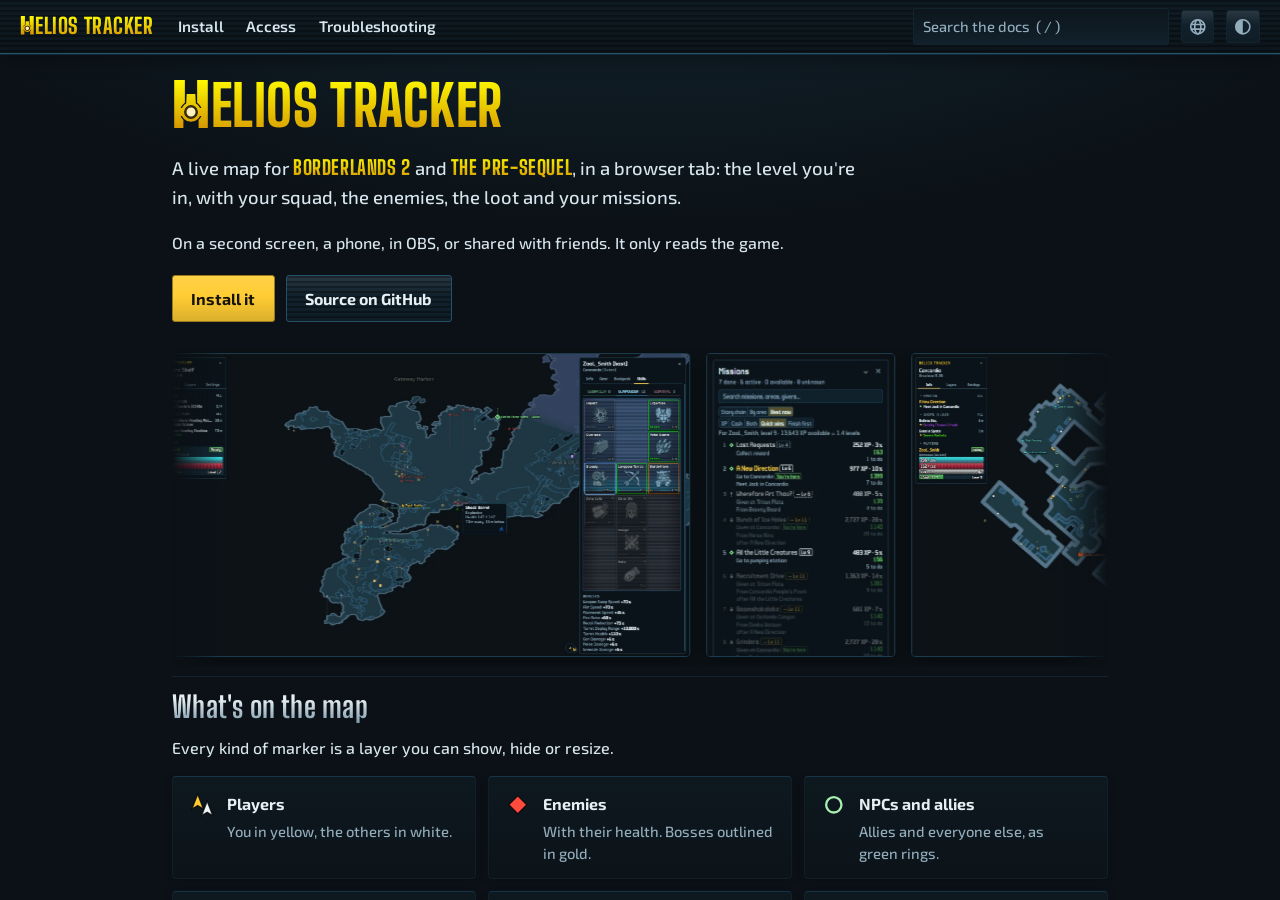
==== index.html @ e414da88 "Updating from the mod's options, the options named in the game's language, Explosives and Vault symb" ====
<!doctype html>
<html lang="en">
<head>
<meta charset="utf-8">
<meta name="viewport" content="width=device-width, initial-scale=1">
<title data-i18n="index.title">Helios Tracker | A live map for Borderlands 2 and The Pre-Sequel</title>
<meta name="description" content="Helios Tracker is a mod for Borderlands 2 and Borderlands: The Pre-Sequel that shows the level you&#x27;re in as a live map in your web browser: players, enemies, loot and missions, as you play." data-i18n-content="index.description">
<!-- the link previews (Discord, X, Slack...): their bots run no JavaScript - the English, fixed here -->
<meta property="og:type" content="website">
<meta property="og:site_name" content="Helios Tracker">
<meta property="og:title" content="Helios Tracker | A live map for Borderlands 2 and The Pre-Sequel">
<meta property="og:description" content="Helios Tracker is a mod for Borderlands 2 and Borderlands: The Pre-Sequel that shows the level you&#x27;re in as a live map in your web browser: players, enemies, loot and missions, as you play.">
<meta property="og:url" content="https://helios-tracker.zoolsmith.com/">
<meta property="og:image" content="https://helios-tracker.zoolsmith.com/assets/img/og.jpg">
<meta property="og:image:width" content="1200">
<meta property="og:image:height" content="630">
<meta property="og:image:alt" content="Helios Tracker: a live map for Borderlands 2 and The Pre-Sequel">
<meta name="twitter:card" content="summary_large_image">
<meta name="theme-color" content="#ffcc33">
<link rel="icon" href="assets/img/favicon.png">
<link rel="stylesheet" href="assets/css/site.css">
<script>document.documentElement.classList.add("js"); try { const t = localStorage.getItem("helios.site.theme"); if (t && t !== "default") document.documentElement.dataset.theme = t; } catch {}</script>
<script type="module" src="assets/js/site.js"></script>
</head>
<body class="home">
<a class="skip" href="#content" data-i18n="ui.skip"></a>
<header class="top">
  <a class="brand" href="./" data-i18n-label="ui.home"><span class="h">H</span><span>ELIOS TRACKER</span></a>
  <div class="top-tools"></div>
</header>

<div class="page" tabindex="-1">
<div class="shell">
  <main id="content">
    <section class="hero">
      <h1 class="wordmark" aria-label="Helios Tracker"><span class="h">H</span><span>ELIOS TRACKER</span></h1>
      <p class="lead" data-i18n="index.lead"></p>
      <p data-i18n="index.lead2"></p>
      <div class="actions">
        <a class="button primary" href="install" data-i18n="index.install"></a>
        <a class="button" href="https://github.com/ZooLSmith/helios-tracker" data-i18n="index.source"></a>
      </div>
    </section>

    <!-- The previews: screenshots of the mod running (assets/img/previews/, WebP), scrolling right to left (site.js
         initPreviews moves them, a click shows one whole). One figure each: a link to the image around it (its own
         width and height), its alt a catalog key (index.preview.<name>) - no captions; a tall panel's figure .tall
         (the strip shows its top). -->
    <section class="previews" data-i18n-label="index.previews">
      <div class="reel">
        <figure><a class="shot" href="assets/img/previews/skills.webp"><img src="assets/img/previews/skills.webp" width="1920" height="1080" loading="lazy" decoding="async" data-i18n-alt="index.preview.skills"></a></figure>
        <figure class="tall"><a class="shot" href="assets/img/previews/missions.webp"><img src="assets/img/previews/missions.webp" width="404" height="1080" loading="lazy" decoding="async" data-i18n-alt="index.preview.missions"></a></figure>
        <figure><a class="shot" href="assets/img/previews/vending.webp"><img src="assets/img/previews/vending.webp" width="1920" height="1080" loading="lazy" decoding="async" data-i18n-alt="index.preview.vending"></a></figure>
        <figure class="tall"><a class="shot" href="assets/img/previews/layers.webp"><img src="assets/img/previews/layers.webp" width="280" height="1080" loading="lazy" decoding="async" data-i18n-alt="index.preview.layers"></a></figure>
      </div>
    </section>

    <div class="doc wide">
      <h2 id="map" data-i18n="index.map"></h2>
      <p data-i18n="index.mapText"></p>
      <ul class="legend">
        <li><svg viewBox="-10 -10 20 20" aria-hidden="true"><path d="M-3.2-8.2 1.3 3.3-3.2.6-7.7 3.3Z" style="fill: var(--m-tracked); stroke: var(--outline); stroke-width: 1"/><path d="M4.2-2.8 8.5 8.4 4.2 5.8-.1 8.4Z" style="fill: var(--m-player); stroke: var(--outline); stroke-width: 1"/></svg>
          <div><b data-i18n="index.players"></b><span data-i18n="index.playersText"></span></div></li>
        <li><svg viewBox="-10 -10 20 20" aria-hidden="true"><path d="M0-7 7 0 0 7-7 0Z" style="fill: var(--m-enemy); stroke: var(--outline)"/></svg>
          <div><b data-i18n="index.enemies"></b><span data-i18n="index.enemiesText"></span></div></li>
        <li><svg viewBox="-10 -10 20 20" aria-hidden="true"><circle r="6" style="fill: none; stroke: var(--m-npc); stroke-width: 1.8"/></svg>
          <div><b data-i18n="index.npcs"></b><span data-i18n="index.npcsText"></span></div></li>
        <li><svg viewBox="-10 -10 20 20" aria-hidden="true"><rect x="-5.5" y="-5.5" width="11" height="11" style="fill: var(--m-vehicle); stroke: var(--outline)"/></svg>
          <div><b data-i18n="index.vehicles"></b><span data-i18n="index.vehiclesText"></span></div></li>
        <li><svg viewBox="-10 -10 20 20" aria-hidden="true"><g transform="translate(-3.2 -3.2) scale(.62)"><circle r="10" style="fill: var(--m-halo); stroke: var(--m-giver); stroke-opacity: .5; stroke-width: 1"/><path d="M-2.8-7.5h5.6v10.3h-5.6ZM-2.8 4.2h5.6v3.3h-5.6Z" style="fill: var(--m-giver); stroke: var(--m-ink); stroke-width: 1.2"/></g><g transform="translate(3.6 3.6) scale(.62)"><circle r="10" style="fill: var(--m-halo); stroke: var(--m-turnin); stroke-opacity: .5; stroke-width: 1"/><path d="M-5-7H5V.8H-.6V3.2H-4.2V-1.8H1.8V-4H-1.8V-2.6H-5ZM-4.2 4.6h3.6V7h-3.6Z" style="fill: var(--m-turnin); stroke: var(--m-ink); stroke-width: 1.2; stroke-linejoin: miter"/></g></svg>
          <div><b data-i18n="index.givers"></b><span data-i18n="index.giversText"></span></div></li>
        <li><svg viewBox="-10 -10 20 20" aria-hidden="true"><circle r="7.5" style="fill: none; stroke: var(--m-objective); stroke-width: 1.5; stroke-dasharray: 3 2.4"/><path d="M0-3.5 3.5 0 0 3.5-3.5 0Z" style="fill: var(--m-objective)"/></svg>
          <div><b data-i18n="index.objectives"></b><span data-i18n="index.objectivesText"></span></div></li>
        <li><svg viewBox="-10 -10 20 20" aria-hidden="true"><path d="M0-7.5 6.8 5.2-6.8 5.2Z" style="fill: #ffb400; stroke: var(--outline)"/></svg>
          <div><b data-i18n="index.gear"></b><span data-i18n="index.gearText"></span></div></li>
        <li><svg viewBox="-10 -10 20 20" aria-hidden="true"><g transform="translate(-4.1 -3.3) scale(.78)"><circle r="5.5" style="fill: var(--m-eridium); stroke: var(--m-ink); stroke-width: 1.2"/><path d="M2.61-2.23A3.0 3.0 0 1 0 2.61 2.23M-3.2-.75H1.2M-3.2 .95H.9" style="fill: none; stroke: var(--m-ink); stroke-width: 1.15; stroke-linecap: round; stroke-linejoin: round"/></g><g transform="translate(4.1 -3.3) scale(.78)"><circle r="5.5" style="fill: var(--m-moonstone); stroke: var(--m-ink); stroke-width: 1.2"/><path d="M-2.7 2.3V-1.9M-2.7-.4C-2.7-2.2 0-2.2 0-.4V2.3M0-.4C0-2.2 2.7-2.2 2.7-.4V2.3" style="fill: none; stroke: var(--m-ink); stroke-width: 1.15; stroke-linecap: round; stroke-linejoin: round"/></g><g transform="translate(0 3.6) scale(.78)"><circle r="5.5" style="fill: var(--m-cash); stroke: var(--m-ink); stroke-width: 1.2"/><path d="M2.1-2.1C2.1-3.3-2.3-3.5-2.3-1.5-2.3.2 2.3-.2 2.3 1.5 2.3 3.5-2.1 3.3-2.1 2.1M0-4.1V4.1" style="fill: none; stroke: var(--m-ink); stroke-width: 1.15; stroke-linecap: round; stroke-linejoin: round"/></g></svg>
          <div><b data-i18n="index.pickups"></b><span data-i18n="index.pickupsText"></span></div></li>
        <li><svg viewBox="-10 -10 20 20" aria-hidden="true"><rect x="-7.02" y="-5.2" width="14.04" height="10.4" style="fill: var(--m-chest); stroke: var(--outline)"/><path d="M-7.02 -1.56H7.02" style="stroke: var(--m-ink)"/><circle cy="-1.56" r="1.14" style="fill: var(--m-ink)"/></svg>
          <div><b data-i18n="index.chests"></b><span data-i18n="index.chestsText"></span></div></li>
        <li><svg viewBox="-10 -10 20 20" aria-hidden="true"><rect x="-4.2" y="-5.8" width="8.4" height="11.6" style="fill: var(--m-slots); stroke: var(--outline)"/><rect x="-2.6" y="-2.6" width="5.2" height="3.5" style="fill: var(--m-ink)"/></svg>
          <div><b data-i18n="index.services"></b><span data-i18n="index.servicesText"></span></div></li>
        <li><svg viewBox="-10 -10 20 20" aria-hidden="true"><g transform="translate(-3.6 -3.4) scale(.82)"><polygon points="0.00,-7.50 1.90,-3.29 6.50,-3.75 3.29,0.00 6.50,3.75 1.90,3.29 0.00,7.50 -1.90,3.29 -6.50,3.75 -3.29,0.00 -6.50,-3.75 -1.90,-3.29" style="fill: var(--m-explosive); stroke: var(--m-ink); stroke-width: 1.2; stroke-linejoin: round"/></g><g transform="translate(3.9 3.9) scale(.66)"><path d="M0-9 9 0 0 9-9 0Z" style="fill: var(--m-oxygen); stroke: var(--m-ink); stroke-width: 1.2"/><circle cx="-1.4" cy=".2" r="2.5" style="fill: none; stroke: #fff; stroke-width: 1.3; stroke-linecap: round; stroke-linejoin: round"/><path d="M2.2 1.3C2.3.4 4 .4 4 1.3 4 2 2.3 3 2.2 3.6H4.1" style="fill: none; stroke: #fff; stroke-width: 1.1; stroke-linecap: round; stroke-linejoin: round"/></g></svg>
          <div><b data-i18n="index.explosives"></b><span data-i18n="index.explosivesText"></span></div></li>
        <li><svg viewBox="-10 -10 20 20" aria-hidden="true"><g transform="scale(1.3) translate(-6 -6)"><circle cx="6" cy="6" r="4.6" style="fill: none; stroke: var(--m-vault); stroke-width: 1.5"/><path d="M2.92 9.42 6 3.93 9.08 9.42" style="fill: none; stroke: var(--m-vault); stroke-width: 1.5; stroke-linejoin: round"/></g></svg>
          <div><b data-i18n="index.vault"></b><span data-i18n="index.vaultText"></span></div></li>
      </ul>
      <p data-i18n="index.hover"></p>

      <h2 id="more" data-i18n="index.more"></h2>
      <ul class="cards">
        <li><svg class="icon" viewBox="0 0 12 12" aria-hidden="true"><circle cx="6" cy="4" r="2" fill="none" stroke="currentColor" stroke-width="1.1" stroke-linecap="round" stroke-linejoin="round"/><path d="M2.5 10.5a3.5 3.5 0 0 1 7 0" fill="none" stroke="currentColor" stroke-width="1.1" stroke-linecap="round" stroke-linejoin="round"/></svg><div><b data-i18n="index.more.inspector"></b><span data-i18n="index.more.inspectorText"></span></div></li>
        <li><svg class="icon" viewBox="0 0 12 12" aria-hidden="true"><path d="M4.6 3h5.6M4.6 6h5.6M4.6 9h5.6" fill="none" stroke="currentColor" stroke-width="1.1" stroke-linecap="round" stroke-linejoin="round"/><path d="M1.9 3h.01M1.9 6h.01M1.9 9h.01" fill="none" stroke="currentColor" stroke-width="1.1" stroke-linecap="round" stroke-linejoin="round" stroke-width="1.6"/></svg><div><b data-i18n="index.more.missions"></b><span data-i18n="index.more.missionsText"></span></div></li>
        <li><svg class="icon" viewBox="0 0 12 12" aria-hidden="true"><path d="M6 1.4 7.35 4.2l3.05.35-2.25 2.1.6 3L6 8.15 3.25 9.65l.6-3L1.6 4.55l3.05-.35Z" fill="none" stroke="currentColor" stroke-width="1.1" stroke-linecap="round" stroke-linejoin="round"/></svg><div><b data-i18n="index.more.best"></b><span data-i18n="index.more.bestText"></span></div></li>
        <li><svg class="icon" viewBox="0 0 12 12" aria-hidden="true"><rect x="2.4" y="1.2" width="7.2" height="9.6" rx=".6" fill="none" stroke="currentColor" stroke-width="1.1" stroke-linecap="round" stroke-linejoin="round"/><rect x="3.8" y="2.7" width="4.4" height="3.4" fill="none" stroke="currentColor" stroke-width="1.1" stroke-linecap="round" stroke-linejoin="round"/><path d="M4 8.4h1.8M8 8.4h.01" fill="none" stroke="currentColor" stroke-width="1.1" stroke-linecap="round" stroke-linejoin="round"/></svg><div><b data-i18n="index.more.shops"></b><span data-i18n="index.more.shopsText"></span></div></li>
        <li><svg class="icon" viewBox="0 0 12 12" aria-hidden="true"><path d="M6.8 1.2 2.6 6.9h3.2L5.2 10.8l4.2-5.7H6.2Z" fill="none" stroke="currentColor" stroke-width="1.1" stroke-linecap="round" stroke-linejoin="round"/></svg><div><b data-i18n="index.more.skills"></b><span data-i18n="index.more.skillsText"></span></div></li>
        <li><svg class="icon" viewBox="0 0 12 12" aria-hidden="true"><path d="M3.4 9.2h5.3a2.2 2.2 0 0 0 .1-4.4 3 3 0 0 0-5.6.9 1.8 1.8 0 0 0 .2 3.5Z" fill="none" stroke="currentColor" stroke-width="1.1" stroke-linecap="round" stroke-linejoin="round"/></svg><div><b data-i18n="index.more.fog"></b><span data-i18n="index.more.fogText"></span></div></li>
        <li><svg class="icon" viewBox="0 0 12 12" aria-hidden="true"><circle cx="6" cy="6" r="4.8" fill="none" stroke="currentColor" stroke-width="1.1" stroke-linecap="round" stroke-linejoin="round"/><path d="M6 2.6 7.3 6 6 9.4 4.7 6Z" fill="none" stroke="currentColor" stroke-width="1.1" stroke-linecap="round" stroke-linejoin="round"/></svg><div><b data-i18n="index.more.tilt"></b><span data-i18n="index.more.tiltText"></span></div></li>
        <li><svg class="icon" viewBox="0 0 12 12" aria-hidden="true"><circle cx="6" cy="6" r="4.8" fill="none" stroke="currentColor" stroke-width="1.1" stroke-linecap="round" stroke-linejoin="round"/><path d="M6 1.2a4.8 4.8 0 0 0 0 9.6Z" fill="currentColor"/></svg><div><b data-i18n="index.more.themes"></b><span data-i18n="index.more.themesText"></span></div></li>
        <li><svg class="icon" viewBox="0 0 12 12" aria-hidden="true"><circle cx="4.3" cy="4.1" r="1.6" fill="none" stroke="currentColor" stroke-width="1.1" stroke-linecap="round" stroke-linejoin="round"/><path d="M1.4 10.2a2.9 2.9 0 0 1 5.8 0" fill="none" stroke="currentColor" stroke-width="1.1" stroke-linecap="round" stroke-linejoin="round"/><circle cx="8.5" cy="4.6" r="1.3" fill="none" stroke="currentColor" stroke-width="1.1" stroke-linecap="round" stroke-linejoin="round"/><path d="M7.9 7.5a2.4 2.4 0 0 1 2.9 2.7" fill="none" stroke="currentColor" stroke-width="1.1" stroke-linecap="round" stroke-linejoin="round"/></svg><div><b data-i18n="index.more.coop"></b><span data-i18n="index.more.coopText"></span></div></li>
        <li><svg class="icon" viewBox="0 0 12 12" aria-hidden="true"><circle cx="6" cy="6" r="4.8" fill="none" stroke="currentColor" stroke-width="1.1" stroke-linecap="round" stroke-linejoin="round"/><ellipse cx="6" cy="6" rx="2.1" ry="4.8" fill="none" stroke="currentColor" stroke-width="1.1" stroke-linecap="round" stroke-linejoin="round"/><path d="M1.4 4.4h9.2M1.4 7.6h9.2" fill="none" stroke="currentColor" stroke-width="1.1" stroke-linecap="round" stroke-linejoin="round"/></svg><div><b data-i18n="index.more.language"></b><span data-i18n="index.more.languageText"></span></div></li>
      </ul>

      <h2 id="where" data-i18n="index.where"></h2>
      <ul class="cards">
        <li><svg class="icon" viewBox="0 0 12 12" aria-hidden="true"><rect x="1.4" y="2" width="9.2" height="6.2" rx=".7" fill="none" stroke="currentColor" stroke-width="1.1" stroke-linecap="round" stroke-linejoin="round"/><path d="M6 8.2v2.2M4.2 10.4h3.6" fill="none" stroke="currentColor" stroke-width="1.1" stroke-linecap="round" stroke-linejoin="round"/></svg><div><b data-i18n="index.where.screen"></b><span data-i18n="index.where.screenText"></span></div></li>
        <li><svg class="icon" viewBox="0 0 12 12" aria-hidden="true"><rect x="3.3" y="1" width="5.4" height="10" rx=".9" fill="none" stroke="currentColor" stroke-width="1.1" stroke-linecap="round" stroke-linejoin="round"/><path d="M5.3 9.1h1.4" fill="none" stroke="currentColor" stroke-width="1.1" stroke-linecap="round" stroke-linejoin="round"/></svg><div><b data-i18n="index.where.phone"></b><span data-i18n="index.where.phoneText"></span></div></li>
        <li><svg class="icon" viewBox="0 0 12 12" aria-hidden="true"><circle cx="6" cy="6" r="1.2" fill="currentColor"/><path d="M4 4a2.9 2.9 0 0 0 0 4M8 4a2.9 2.9 0 0 1 0 4M2.3 2.3a5.3 5.3 0 0 0 0 7.4M9.7 2.3a5.3 5.3 0 0 1 0 7.4" fill="none" stroke="currentColor" stroke-width="1.1" stroke-linecap="round" stroke-linejoin="round"/></svg><div><b data-i18n="index.where.obs"></b><span data-i18n="index.where.obsText"></span></div></li>
        <li><svg class="icon" viewBox="0 0 12 12" aria-hidden="true"><rect x="1.4" y="1.8" width="6.8" height="5" rx=".6" fill="none" stroke="currentColor" stroke-width="1.1" stroke-linecap="round" stroke-linejoin="round"/><rect x="3.8" y="5.2" width="6.8" height="5" rx=".6" fill="none" stroke="currentColor" stroke-width="1.1" stroke-linecap="round" stroke-linejoin="round" style="fill: currentColor; fill-opacity: .18"/></svg><div><b data-i18n="index.where.overlay"></b><span data-i18n="index.where.overlayText"></span></div></li>
        <li><svg class="icon" viewBox="0 0 12 12" aria-hidden="true"><circle cx="6" cy="6" r="4.8" fill="none" stroke="currentColor" stroke-width="1.1" stroke-linecap="round" stroke-linejoin="round"/><ellipse cx="6" cy="6" rx="2.1" ry="4.8" fill="none" stroke="currentColor" stroke-width="1.1" stroke-linecap="round" stroke-linejoin="round"/><path d="M1.4 4.4h9.2M1.4 7.6h9.2" fill="none" stroke="currentColor" stroke-width="1.1" stroke-linecap="round" stroke-linejoin="round"/></svg><div><b data-i18n="index.where.friends"></b><span data-i18n="index.where.friendsText"></span></div></li>
      </ul>
      <p class="more-link"><a href="share" data-i18n="index.where.all"></a></p>

      <h2 id="assets" data-i18n="index.assets"></h2>
      <p data-i18n="index.assetsText"></p>
      <ul class="cards">
        <li><svg class="icon" viewBox="0 0 12 12" aria-hidden="true"><path d="M1.2 3 4.4 1.6 7.6 3 10.8 1.6V9L7.6 10.4 4.4 9 1.2 10.4Z M4.4 1.6V9M7.6 3v7.4" fill="none" stroke="currentColor" stroke-width="1.1" stroke-linecap="round" stroke-linejoin="round"/></svg><div><b data-i18n="index.assets.maps"></b><span data-i18n="index.assets.mapsText"></span></div></li>
        <li><svg class="icon" viewBox="0 0 12 12" aria-hidden="true"><path d="M2 10.4 5.2 1.6h1.6L10 10.4M3.4 7h5.2" fill="none" stroke="currentColor" stroke-width="1.1" stroke-linecap="round" stroke-linejoin="round"/></svg><div><b data-i18n="index.assets.fonts"></b><span data-i18n="index.assets.fontsText"></span></div></li>
        <li><svg class="icon" viewBox="0 0 12 12" aria-hidden="true"><rect x="1.4" y="1.8" width="9.2" height="8.4" rx=".8" fill="none" stroke="currentColor" stroke-width="1.1" stroke-linecap="round" stroke-linejoin="round"/><circle cx="4.3" cy="4.6" r="1" fill="none" stroke="currentColor" stroke-width="1.1" stroke-linecap="round" stroke-linejoin="round"/><path d="M1.6 9.2 4.8 6.4l2 1.8 1.6-1.4 2.2 2" fill="none" stroke="currentColor" stroke-width="1.1" stroke-linecap="round" stroke-linejoin="round"/></svg><div><b data-i18n="index.assets.icons"></b><span data-i18n="index.assets.iconsText"></span></div></li>
        <li><svg class="icon" viewBox="0 0 12 12" aria-hidden="true"><path d="M1.4 6.4V2.2a.8.8 0 0 1 .8-.8h4.2l4.2 4.2a.8.8 0 0 1 0 1.1L7.1 10.2a.8.8 0 0 1-1.1 0Z" fill="none" stroke="currentColor" stroke-width="1.1" stroke-linecap="round" stroke-linejoin="round"/><circle cx="3.9" cy="3.9" r=".8" fill="none" stroke="currentColor" stroke-width="1.1" stroke-linecap="round" stroke-linejoin="round"/></svg><div><b data-i18n="index.assets.names"></b><span data-i18n="index.assets.namesText"></span></div></li>
      </ul>
      <p data-i18n="index.assets.cache"></p>

      <h2 id="safe" data-i18n="index.safe"></h2>
      <ul>
        <li data-i18n="index.safe.save"></li>
        <li data-i18n="index.safe.draw"></li>
        <li data-i18n="index.safe.online"></li>
      </ul>
    </div>
  </main>
</div>

<footer class="foot">
  <div>
    <p data-i18n="foot.legal"></p>
    <p><a class="foot-source" href="https://github.com/ZooLSmith/helios-tracker" data-i18n="index.source"></a></p>
  </div>
</footer>
</div>
</body>
</html>
---- assets/css/site.css ----
/* Helios Tracker's site. Colours: the tracker page's own tokens (its css/base.css + themes.css): a theme sets
   the inputs (--bg, --tint, --text, --accent, --muted), everything else is mixed from them. */

@font-face { font-family: "Big Shoulders Display"; font-weight: 700; font-display: swap;
  src: url("../fonts/big-shoulders-display-latin-700.woff2") format("woff2");
  unicode-range: U+0000-00FF, U+0131, U+0152-0153, U+02BB-02BC, U+02C6, U+02DA, U+02DC, U+2000-206F, U+20AC, U+2122, U+2191, U+2193, U+2212, U+2215, U+FEFF, U+FFFD; }
@font-face { font-family: "Big Shoulders Display"; font-weight: 700; font-display: swap;
  src: url("../fonts/big-shoulders-display-latin-ext-700.woff2") format("woff2");
  unicode-range: U+0100-02AF, U+0304, U+0308, U+0329, U+1E00-1E9F, U+1EF2-1EFF, U+2020, U+20A0-20AB, U+20AD-20C0, U+2113, U+2C60-2C7F, U+A720-A7FF; }
@font-face { font-family: "Big Shoulders Display"; font-weight: 800; font-display: swap;
  src: url("../fonts/big-shoulders-display-latin-800.woff2") format("woff2");
  unicode-range: U+0000-00FF, U+0131, U+0152-0153, U+02BB-02BC, U+02C6, U+02DA, U+02DC, U+2000-206F, U+20AC, U+2122, U+2191, U+2193, U+2212, U+2215, U+FEFF, U+FFFD; }
@font-face { font-family: "Big Shoulders Display"; font-weight: 800; font-display: swap;
  src: url("../fonts/big-shoulders-display-latin-ext-800.woff2") format("woff2");
  unicode-range: U+0100-02AF, U+0304, U+0308, U+0329, U+1E00-1E9F, U+1EF2-1EFF, U+2020, U+20A0-20AB, U+20AD-20C0, U+2113, U+2C60-2C7F, U+A720-A7FF; }
/* The text: Exo 2 (SIL OFL, assets/fonts/OFL-Exo2.txt; one variable font, 400-700), latin, latin-ext, cyrillic */
@font-face { font-family: "Exo 2"; font-weight: 400 700; font-display: swap;
  src: url("../fonts/exo-2-latin.woff2") format("woff2");
  unicode-range: U+0000-00FF, U+0131, U+0152-0153, U+02BB-02BC, U+02C6, U+02DA, U+02DC, U+0304, U+0308, U+0329, U+2000-206F, U+20AC, U+2122, U+2191, U+2193, U+2212, U+2215, U+FEFF, U+FFFD; }
@font-face { font-family: "Exo 2"; font-weight: 400 700; font-display: swap;
  src: url("../fonts/exo-2-latin-ext.woff2") format("woff2");
  unicode-range: U+0100-02BA, U+02BD-02C5, U+02C7-02CC, U+02CE-02D7, U+02DD-02FF, U+0304, U+0308, U+0329, U+1D00-1DBF, U+1E00-1E9F, U+1EF2-1EFF, U+2020, U+20A0-20AB, U+20AD-20C0, U+2113, U+2C60-2C7F, U+A720-A7FF; }
@font-face { font-family: "Exo 2"; font-weight: 400 700; font-display: swap;
  src: url("../fonts/exo-2-cyrillic.woff2") format("woff2");
  unicode-range: U+0301, U+0400-045F, U+0490-0491, U+04B0-04B1, U+2116; }
@font-face { font-family: "Exo 2"; font-weight: 400 700; font-display: swap;
  src: url("../fonts/exo-2-cyrillic-ext.woff2") format("woff2");
  unicode-range: U+0460-052F, U+1C80-1C8A, U+20B4, U+2DE0-2DFF, U+A640-A69F, U+FE2E-FE2F; }

:root {
  color-scheme: dark;
  /* the theme's inputs (ECHO-2: the tracker's default) */
  --bg: #0b1116;
  --tint: #24506a;
  --text: #d7e6ee;
  --accent: #ffcc33;
  --muted: var(--tint);
  /* surfaces, darkest first */
  --panel: color-mix(in srgb, var(--tint) 7%, var(--bg));
  --card: color-mix(in srgb, var(--tint) 16%, var(--bg));
  --control: color-mix(in srgb, var(--tint) 26%, var(--bg));
  --hover: color-mix(in srgb, var(--tint) 41%, var(--bg));
  --divider: color-mix(in srgb, var(--tint) 30%, var(--bg));
  --panel-edge: var(--tint);
  /* text */
  --text-bright: color-mix(in srgb, var(--text) 65%, #fff);
  --dim: color-mix(in srgb, var(--text) 62%, var(--muted));
  --on-accent: #16130a;
  --link: color-mix(in srgb, var(--accent) 80%, var(--text));
  /* the title: its letters a vertical gradient, its "H" the "Helios H" font's colours (a theme: its own
     @font-palette-values) - the tracker's panel title */
  --title-top: #fef900;
  --title-bottom: #d69900;
  --logo-palette: normal;
  /* depth (nothing flat): the page titles in the title's gradient, the section titles white fading to the tint (a blue by default), a
     surface lit from the top (--sheen: a control's gloss), a highlight glowing in from its accent edge */
  --grad-h1: linear-gradient(var(--title-top), var(--title-bottom));
  --grad-h2: linear-gradient(var(--text-bright) 25%, color-mix(in srgb, var(--tint) 55%, var(--text-bright)));
  --grad-surface: linear-gradient(color-mix(in srgb, var(--tint) 22%, var(--bg)), var(--card));
  --grad-lit: linear-gradient(90deg, color-mix(in srgb, var(--accent) 16%, var(--card)), var(--card) 65%);
  /* the map's markers (the tracker's layer colours) */
  --m-player: color-mix(in srgb, var(--text) 36%, #fff);
  --m-tracked: #ffcc33;
  --m-enemy: #ff4b3e;
  --m-npc: #a7eeb0;
  --m-vehicle: #c08bff;
  --m-objective: #7cf58a;
  --ok: #5fd35f; /* a done / ready state: the tracker's "live" green */
  --m-giver: #fecb0d; /* the tracker's --layer-giver: the game's yellow "!" */
  --m-turnin: #00f800; /* its --map-turnin: the game's green "?", a mission to hand in */
  --m-halo: rgba(5, 10, 14, .9); /* the tracker's --map-halo: the disc under a giver's "!" */
  --m-ink: #1a1200; /* its --map-ink: the "!"'s outline */
  --m-chest: #ff6b2c;
  --m-explosive: #e0703a; /* the tracker's --layer-explosive (on the map: each in its element's colour) */
  --m-slots: #5aa9ff; /* its --layer-slots */
  --m-oxygen: #4e6a86; /* its --layer-oxygen */
  --m-vault: #ff7eb6; /* its --layer-vaultsymbol */
  --m-container: #e2c170;
  --m-eridium: #c77dff; /* its --layer-pickup-eridium */
  --m-moonstone: #4bf2be; /* its --layer-pickup-eridium-tps: the Pre-Sequel's moonstones, the game's colour */
  --m-cash: #ffe36e; /* the tracker's --layer-pickup-cash: a pale gold, its "$" disc */
  --outline: rgba(0, 0, 0, .75);
  --scroll: var(--tint); /* scrollbars: the tracker's - a muted tint, brighter on hover */
  --scroll-hover: color-mix(in srgb, var(--text) 21%, var(--muted));
  --scan-alpha: .32; /* the scanlines' darkness */
  --sheen: linear-gradient(to bottom, rgba(255, 255, 255, .10), rgba(255, 255, 255, 0) 45%, rgba(0, 0, 0, .14));
  /* type */
  --font-head: "Big Shoulders Display", "Bahnschrift", "Arial Narrow", sans-serif;
  --font-body: "Exo 2", "Segoe UI", system-ui, -apple-system, "Helvetica Neue", sans-serif; /* (the game's WillowBody's look:
     rounded squares - the closest open font) */
  --font-code: "Cascadia Mono", "Consolas", ui-monospace, monospace;
  --measure: 70ch;
  --top-h: 3.4rem; /* the top bar's height (its band in the root's background: the same) */
}
/* The tracker's themes (its css/themes.css: the same inputs, title colours and logo palettes) */
/* Hyperion: mustard, cream, black */
:root[data-theme="hyperion"] {
  --bg: #0d0c06; --tint: #5c4c08; --muted: #5a5540; --text: #e6dec4; --accent: #d9c23a; --panel-edge: #7a6608;
  --title-top: #f2dc4a; --title-bottom: #b39616; --logo-palette: --helios-hyperion;
}
@font-palette-values --helios-hyperion { font-family: "Helios H"; override-colors: 2 #f2dc4a, 3 #b39616; }
/* Vladof: deep red and gold */
:root[data-theme="vladof"] {
  --bg: #0e0909; --tint: #4a1a1b; --muted: #5a4a48; --text: #e8ddd3; --accent: #d9b44a; --panel-edge: #7a2023;
  --title-top: #f0c85a; --title-bottom: #b3261e; --logo-palette: --helios-vladof;
}
@font-palette-values --helios-vladof { font-family: "Helios H"; override-colors: 0 #0d3a4a, 1 #5cd3f2, 2 #f0c85a, 3 #b3261e; }
/* Dahl: olive drab, field green, khaki */
:root[data-theme="dahl"] {
  --bg: #0b0d07; --tint: #3f4420; --muted: #50594a; --text: #e2e3cf; --accent: #9cc255; --panel-edge: #525826;
  --title-top: #b8d468; --title-bottom: #5f7d2c; --logo-palette: --helios-dahl;
}
@font-palette-values --helios-dahl { font-family: "Helios H"; override-colors: 0 #14200a, 1 #9dff5a, 2 #c6ec5c, 3 #3f7a1a; }
/* Eridian: violet, magenta, pink, a cold blue */
:root[data-theme="eridian"] {
  --bg: #0c0814; --tint: #2f114b; --muted: #56587a; --text: #dfe4f0; --accent: #79a7eb; --panel-edge: #4f5a96;
  --title-top: #e98cb4; --title-bottom: #79a7eb; --logo-palette: --helios-eridian;
}
@font-palette-values --helios-eridian { font-family: "Helios H"; override-colors: 0 #2f114b, 1 #e04ee8, 2 #e98cb4, 3 #79a7eb; }

/* Japanese, Korean, Chinese: Exo 2 / Big Shoulders for their Latin words, then the system's fonts for the rest (no
   web font: far too big); their text a little looser (no italics, no letter-spacing) */
:root:lang(ja) { --cjk: "Yu Gothic UI", "Yu Gothic", "Meiryo", "Hiragino Sans", "Hiragino Kaku Gothic ProN", "Noto Sans JP", sans-serif; }
:root:lang(ko) { --cjk: "Malgun Gothic", "Apple SD Gothic Neo", "Noto Sans KR", sans-serif; }
:root:lang(zh) { --cjk: "Microsoft JhengHei UI", "Microsoft JhengHei", "PingFang TC", "Noto Sans TC", sans-serif; }
:root:lang(ja), :root:lang(ko), :root:lang(zh) {
  --font-body: "Exo 2", var(--cjk); --font-head: "Big Shoulders Display", var(--cjk);
}
:lang(ja) h1, :lang(ja) h2, :lang(ko) h1, :lang(ko) h2, :lang(zh) h1, :lang(zh) h2 { letter-spacing: 0; }

*, *::before, *::after { box-sizing: border-box; }
/* The tracker's thin scrollbars: Chrome / Edge / Safari, then Firefox */
::-webkit-scrollbar { width: 6px; height: 6px; }
::-webkit-scrollbar-track { background: transparent; }
/* 1 px padding around the 4 px thumb: a transparent border, the colour only inside it */
::-webkit-scrollbar-thumb { background: var(--scroll); border: 1px solid transparent; background-clip: padding-box; }
::-webkit-scrollbar-thumb:hover { background: var(--scroll-hover); }
::-webkit-scrollbar-corner { background: transparent; }
@supports not selector(::-webkit-scrollbar) {
  * { scrollbar-width: thin; scrollbar-color: var(--scroll) transparent; }
}
html { background: var(--bg); }
/* The pages: the top bar fixed, the rest (content + footer) scrolling in .page under it - so the bar spans the
   whole width while the content keeps the scrollbar's room on both sides (short and long pages line up) */
html:has(.page), html:has(.page) body { height: 100%; overflow: hidden; }
.page {
  flex: 1 1 auto; min-height: 0; display: flex; flex-direction: column;
  overflow-y: auto; scrollbar-gutter: stable both-edges; scroll-padding-top: 1rem; outline: none;
}
body {
  margin: 0; min-height: 100vh; display: flex; flex-direction: column; color: var(--text);
  /* the tint glowing faintly from above the page (fixed: the content scrolls in .page) */
  background: radial-gradient(ellipse 90% 55% at 50% -12%, color-mix(in srgb, var(--tint) 34%, transparent), transparent 70%) var(--bg);
  font: 500 1rem/1.6 var(--font-body); /* (500: the game's text is heavy) */
  -webkit-text-size-adjust: 100%;
}
img, svg { display: block; max-width: 100%; }
a { color: var(--link); text-underline-offset: .18em; text-decoration-thickness: 1px; }
a:hover { color: var(--text-bright); }
:focus-visible { outline: 2px solid var(--accent); outline-offset: 2px; border-radius: 2px; }
::selection { background: color-mix(in srgb, var(--accent) 35%, transparent); }

.skip { position: absolute; left: -999px; top: 0; z-index: 20; padding: .5rem 1rem; background: var(--accent); color: var(--on-accent); }
.skip:focus { left: 1rem; }

/* The title (.brand, .wordmark: <span class="h">H</span><span>ELIOS TRACKER</span>) - the tracker's: its "H" the
   logo, the "Helios H" font (a font of one letter, ours: assets/fonts/, the tracker's web/fonts/), which draws its
   own gradient and eye (COLR v1: palette 0 the eye's inside, 1 the pupil, 2 / 3 the gradient's top / bottom - a
   theme: --logo-palette); without COLR v1 (Safari) the one-colour H under the letters' gradient. Firefox: its
   -gecko builds (it fakes bold sideways only). */
@font-face { font-family: "Helios H"; font-weight: 700; unicode-range: U+0048; font-display: swap;
  src: url("../fonts/helios-h-gradient.woff2") format("woff2") tech(color-COLRv1),
    url("../fonts/helios-h-mono.woff2") format("woff2"); }
@supports (-moz-appearance: none) {
  @font-face { font-family: "Helios H"; font-weight: 700; unicode-range: U+0048; font-display: swap;
    src: url("../fonts/helios-h-gradient-gecko.woff2") format("woff2") tech(color-COLRv1),
      url("../fonts/helios-h-mono-gecko.woff2") format("woff2"); }
}
.brand > span, .wordmark > span { background: linear-gradient(var(--title-top), var(--title-bottom));
  -webkit-background-clip: text; background-clip: text; color: transparent; }
.brand > .h, .wordmark > .h { font-family: "Helios H", var(--font-head); font-palette: var(--logo-palette); }
@supports font-tech(color-COLRv1) { .brand > .h, .wordmark > .h { background: none; color: var(--title-bottom); } }

/* ---- top bar ---- */
.top {
  position: relative; z-index: 10; flex: none;
  display: flex; align-items: center; gap: 1rem; height: var(--top-h); padding: 0 1.25rem;
  background: linear-gradient(var(--card), var(--panel));
  border-bottom: 1px solid var(--panel-edge);
  box-shadow: 0 1px 0 color-mix(in srgb, var(--panel-edge) 40%, transparent), 0 6px 18px rgba(0, 0, 0, .35);
}
/* the game's scanlines, going up (the tracker's skill trees: a 2 px line every 5 px, 8 px/s) - under the bar's
   content; still with prefers-reduced-motion */
.top::before {
  content: ""; position: absolute; inset: 0; z-index: -1; pointer-events: none;
  background: linear-gradient(to bottom, rgba(0, 0, 0, var(--scan-alpha)) 0 2px, transparent 2px) 0 0 / 100% 5px repeat;
  animation: scan-up .625s steps(5) infinite; /* 1 px at a time: 8 px/s */
}
@keyframes scan-up { from { background-position: 0 0; } to { background-position: 0 -5px; } }
.brand { display: flex; align-items: baseline; text-decoration: none; line-height: 1; white-space: nowrap; }
.brand span { font: 800 1.35rem/1 var(--font-head); letter-spacing: .02em; }
.brand:hover > span { filter: brightness(1.2); }
/* the pages, in the bar: a few words each (three pages: no menu to open), this one underlined */
.top-nav ul { display: flex; flex-wrap: wrap; gap: 0 .3rem; margin: 0; padding: 0; list-style: none; }
.top-nav a { display: block; padding: .35rem .55rem; border-bottom: 2px solid transparent; color: var(--text); text-decoration: none; font-weight: 600; font-size: .95rem; }
.top-nav li { margin: 0; } /* (the text's li + li spacing would lower all but the first) */
.top-nav a:hover { color: var(--text-bright); }
.top-nav a[aria-current="page"] { color: var(--text-bright); border-bottom-color: var(--accent); }
.top-tools { margin-left: auto; display: flex; align-items: center; gap: .75rem; }
/* the icon menus (language, theme): a square button, its list under it */
.menu { position: relative; }
.icon-button {
  display: grid; place-items: center; width: 2.1rem; height: 2.1rem; padding: 0; cursor: pointer;
  color: var(--dim); background: var(--control) var(--sheen); border: 1px solid var(--divider); border-radius: 3px;
}
.icon-button:hover, .icon-button[aria-expanded="true"] { color: var(--text-bright); border-color: var(--panel-edge); }
.icon-button .icon { width: 1.1rem; height: 1.1rem; }
.search-toggle { display: none; } /* (small screens only: the search folded, @media below) */
.menu-list {
  position: absolute; right: 0; top: calc(100% + .35rem); z-index: 5; min-width: 9rem; margin: 0; padding: .3rem;
  list-style: none; background: linear-gradient(var(--card), var(--panel) 60%); border: 1px solid var(--panel-edge); border-radius: 4px;
  box-shadow: 0 10px 30px rgba(0, 0, 0, .5);
}
.menu-list[hidden] { display: none; }
.menu-list li { margin: 0; }
.menu-list button {
  display: flex; align-items: center; gap: .5rem; width: 100%; padding: .4rem .6rem; font: inherit; font-size: .92rem;
  color: var(--text); text-align: left; background: none; border: 0; border-radius: 3px; cursor: pointer;
}
.menu-list button:hover, .menu-list button:focus-visible { background: var(--hover); color: var(--text-bright); outline: none; }
.menu-list .icon { width: .85rem; height: .85rem; flex: none; color: var(--accent); visibility: hidden; }
.menu-list [aria-checked="true"] .icon { visibility: visible; }
.menu-list [aria-checked="true"] { color: var(--text-bright); }

/* ---- search (site.js builds it; nothing without JS) ---- */
.search { position: relative; }
.search input {
  width: 16rem; font: inherit; font-size: .92rem; color: var(--text); background: linear-gradient(var(--panel), var(--control));
  border: 1px solid var(--divider); border-radius: 3px; padding: .35rem .6rem;
}
.search input::placeholder { color: var(--dim); }
.search input:focus { border-color: var(--accent); outline: none; }
.search-results {
  position: absolute; right: 0; top: calc(100% + .35rem); width: min(30rem, 92vw); max-height: 70vh; overflow: auto; scrollbar-gutter: stable;
  margin: 0; padding: .3rem; list-style: none;
  background: linear-gradient(var(--card), var(--panel) 40%); border: 1px solid var(--panel-edge); border-radius: 4px;
  box-shadow: 0 10px 30px rgba(0, 0, 0, .5);
}
.search-results[hidden] { display: none; }
.search-results a { display: block; padding: .5rem .65rem; border-radius: 3px; color: var(--text); text-decoration: none; }
.search-results a:hover, .search-results a[aria-selected="true"] { background: var(--hover); }
.search-results .where { display: block; font-size: .78rem; color: var(--dim); }
.search-results .title { display: block; font-weight: 600; color: var(--text-bright); }
.search-results .snippet { display: block; font-size: .86rem; color: var(--dim); }
.search-results mark { background: none; color: var(--accent); font-weight: 600; }
.search-results .empty { padding: .6rem .7rem; color: var(--dim); font-size: .9rem; }

/* ---- page frame: nav + content ---- */
.shell { flex: 1 0 auto; width: 100%; display: grid; grid-template-columns: minmax(0, 1fr); max-width: 61rem; /* (the text's width, as beside the old page menu) */ margin: 0 auto; padding: 1.5rem 1.25rem 2.5rem; }

main { min-width: 0; }
.doc { max-width: var(--measure); }
.doc > :first-child { margin-top: 0; }

h1, h2, h3 { color: var(--text-bright); text-wrap: balance; }
/* the gradient through the letters (its box: the text's, not the h2's rule above it) */
h1, h2 { -webkit-background-clip: text; background-clip: text; background-origin: content-box; -webkit-text-fill-color: transparent; }
h1 { background-image: var(--grad-h1); }
h2 { background-image: var(--grad-h2); }
h1 .anchor, h2 .anchor { -webkit-text-fill-color: currentColor; }
.wordmark { background-image: none; } /* (its letters and H: their own gradients - .brand's rules) */
.wordmark > span { -webkit-text-fill-color: currentColor; }
h1 { font: 800 clamp(2.3rem, 5vw, 3.1rem)/1.02 var(--font-head); margin: 0 0 .9rem; letter-spacing: .005em; }
h2 { font: 700 1.85rem/1.1 var(--font-head); margin: 2rem 0 .7rem; padding-top: .9rem; border-top: 1px solid var(--divider); letter-spacing: .01em; }
h3 { font: 600 1.12rem/1.35 var(--font-body); margin: 1.5rem 0 .4rem; }
.lead { font-size: 1.15rem; color: var(--text); margin: 0 0 1.1rem; }
p, ul, ol, dl { margin: 0 0 1rem; }
p, li, figcaption { text-wrap: pretty; } /* no one-word last lines */
li + li { margin-top: .3rem; }
strong { color: var(--text-bright); font-weight: 700; }
/* a game's name in the text ("Borderlands 2"): the title's letters - its display font, its gradient, all caps like
   the games' logos - on one line (the text stays as written: search, copy) */
.game { font: 800 1.08em/1 var(--font-head); letter-spacing: .03em; text-transform: uppercase; white-space: nowrap;
  background: linear-gradient(var(--title-top), var(--title-bottom)); -webkit-background-clip: text; background-clip: text;
  -webkit-text-fill-color: transparent; }
.anchor { margin-left: .4rem; color: var(--divider); text-decoration: none; font-weight: 400; opacity: 0; }
h2:hover .anchor, h3:hover .anchor, .anchor:focus { opacity: 1; }
.anchor:hover { color: var(--accent); }

/* ---- code ---- */
code, kbd { font: .88em/1.4 var(--font-code); }
:not(pre) > code { padding: .08em .35em; background: var(--card); border: 1px solid var(--divider); border-radius: 3px; overflow-wrap: anywhere; }
kbd { padding: .05em .4em; background: var(--control); border: 1px solid var(--panel-edge); border-bottom-width: 2px; border-radius: 3px; color: var(--text-bright); }
.code { position: relative; margin: 0 0 1.1rem; }
.code pre { margin: 0; padding: .85rem 4.6rem .85rem 1rem; /* (the right: the Copy button's room) */ overflow-x: auto; background: linear-gradient(var(--panel), color-mix(in srgb, var(--panel) 70%, #000)); border: 1px solid var(--divider); border-left: 3px solid var(--panel-edge); border-radius: 3px; }
.code pre code { font-size: .9rem; color: var(--text-bright); }
.copy {
  position: absolute; top: .45rem; right: .45rem; font: inherit; font-size: .78rem; color: var(--dim);
  background: var(--control) var(--sheen); border: 1px solid var(--divider); border-radius: 3px; padding: .15rem .5rem; cursor: pointer;
}
.copy:hover { color: var(--text-bright); border-color: var(--panel-edge); }

/* ---- the install steps (a real sequence: numbered) ---- */
.steps { counter-reset: step; list-style: none; padding: 0; margin: 1.1rem 0 1.2rem; }
.steps > li { counter-increment: step; position: relative; padding: 0 0 .9rem 3.2rem; margin: 0; }
.steps > li::before {
  content: counter(step); position: absolute; left: 0; top: -.1rem; width: 2.1rem; height: 2.1rem;
  display: grid; place-items: center; font: 800 1.25rem/1 var(--font-head); color: var(--on-accent);
  background: var(--accent) var(--sheen); border-radius: 3px;
}
.steps > li:last-child { padding-bottom: 0; }
.steps > li:not(:last-child)::after { content: ""; position: absolute; left: 1.03rem; top: 2.3rem; bottom: .25rem; width: 2px; background: var(--divider); }
.steps h3 { margin: 0 0 .35rem; }

/* ---- notes ---- */
.note { margin: 0 0 1.2rem; padding: .75rem 1rem; background: var(--grad-lit); border-left: 3px solid var(--accent); border-radius: 0 3px 3px 0; }
.note > :last-child { margin-bottom: 0; }
.note.warn { border-left-color: var(--m-chest); background: linear-gradient(90deg, color-mix(in srgb, var(--m-chest) 14%, var(--card)), var(--card) 65%); }

/* ---- buttons ---- */
.actions { display: flex; flex-wrap: wrap; gap: .7rem; margin: 1.2rem 0 0; }
.button {
  position: relative; isolation: isolate;
  display: inline-block; padding: .6rem 1.15rem; font-weight: 700; text-decoration: none; border-radius: 3px;
  color: var(--text-bright); background: var(--control) var(--sheen); border: 1px solid var(--panel-edge);
}
.button:hover { background-color: var(--hover); color: var(--text-bright); }
/* the other buttons: the top bar's scanlines, going up (still with prefers-reduced-motion) */
.button:not(.primary)::before {
  content: ""; position: absolute; inset: 0; z-index: -1; border-radius: inherit; pointer-events: none;
  background: linear-gradient(to bottom, rgba(0, 0, 0, var(--scan-alpha)) 0 2px, transparent 2px) 0 0 / 100% 5px repeat;
  animation: scan-up .625s steps(5) infinite;
}
.button.primary { color: var(--on-accent); background-color: var(--accent); border-color: color-mix(in srgb, var(--accent) 60%, #000); }
.button.primary:hover { background-color: color-mix(in srgb, var(--accent) 88%, #fff); color: var(--on-accent); }

/* ---- home: the hero ---- */
.hero { margin: 0 0 1rem; }
.wordmark { display: flex; align-items: baseline; margin: 0 0 1.2rem; line-height: 1; white-space: nowrap; }
.wordmark span { font: 800 clamp(2.3rem, 4.4vw, 3.7rem)/1 var(--font-head); letter-spacing: .01em; }
.hero .lead { max-width: 44rem; }

/* ---- home: the previews - screenshots drifting right to left, looped, draggable (site.js initPreviews moves the
   reel: its transform), the edges fading out. None yet: hidden. ---- */
.previews { margin: 1.6rem 0 .6rem; overflow: hidden; cursor: grab; touch-action: pan-y; user-select: none;
  -webkit-mask-image: linear-gradient(90deg, transparent, #000 5%, #000 95%, transparent);
  mask-image: linear-gradient(90deg, transparent, #000 5%, #000 95%, transparent); }
.previews.dragging { cursor: grabbing; }
.previews.dragging .shot { cursor: grabbing; }
.previews:not(:has(figure)) { display: none; }
.reel { --gap: 1rem; display: flex; gap: var(--gap); width: max-content; padding: .3rem 0 .6rem; will-change: transform; }
.reel img { -webkit-user-drag: none; }
/* every shot the same height, its own width (a full screen wide, a panel narrow: its top, .tall) */
.reel { --shot-h: clamp(12rem, 24vw, 19rem); }
.reel figure { flex: none; width: calc(var(--shot-h) * 16 / 9); margin: 0; }
.reel figure.tall { width: calc(var(--shot-h) * .62); }
.reel .shot { display: block; cursor: zoom-in; border-radius: 4px; }
.reel img { display: block; width: 100%; height: var(--shot-h); object-fit: cover; object-position: top;
  border: 1px solid color-mix(in srgb, var(--panel-edge) 70%, var(--bg)); border-radius: 4px;
  box-shadow: 0 6px 20px rgba(0, 0, 0, .35); background: var(--panel); transition: border-color .15s; }
.reel .shot:hover img, .reel .shot:focus-visible img { border-color: var(--accent); }
/* the whole screenshot, over the page */
.shot-view { max-width: min(96vw, 1920px); max-height: 94vh; padding: 0; border: 1px solid var(--panel-edge);
  border-radius: 4px; background: var(--bg); box-shadow: 0 20px 60px rgba(0, 0, 0, .6); overflow: auto; cursor: zoom-out; }
.shot-view::backdrop { background: rgba(0, 0, 0, .75); }
.shot-view img { display: block; max-width: 100%; height: auto; }
/* a portrait phone: a landscape screenshot (16:9) a quarter turn, filling the screen - read with the phone turned
   left. --len: the image's long side, as long as the screen allows (the dialog: its turned box) */
@media (orientation: portrait) and (max-width: 48rem) {
  .shot-view.wide { --len: min(94vh, 96vw * 16 / 9); width: calc(var(--len) * 9 / 16); height: var(--len);
    max-width: none; max-height: none; overflow: hidden; }
  .shot-view.wide img { position: absolute; top: 50%; left: 50%; width: var(--len); max-width: none;
    height: calc(var(--len) * 9 / 16); transform: translate(-50%, -50%) rotate(90deg); }
}

.wide { max-width: none; }

/* ---- home: cards - the features (.cards) and what each marker is (.legend): an icon, a title, a line or two ---- */
.cards, .legend { display: grid; grid-template-columns: repeat(auto-fill, minmax(16rem, 1fr)); gap: .75rem; margin: 1rem 0 1.4rem; padding: 0; list-style: none; }
.cards li, .legend li {
  display: grid; grid-template-columns: 1.35rem 1fr; gap: .75rem; align-items: start; margin: 0; padding: .85rem 1rem .9rem;
  /* muted: barely off the page, lit a little from the top (the text and icon carry them) */
  background: linear-gradient(color-mix(in srgb, var(--tint) 11%, var(--bg)), color-mix(in srgb, var(--tint) 4%, var(--bg)));
  border: 1px solid color-mix(in srgb, var(--divider) 70%, transparent);
  border-top: 1px solid color-mix(in srgb, var(--panel-edge) 55%, var(--bg)); border-radius: 4px;
  box-shadow: 0 2px 8px rgba(0, 0, 0, .14);
}
.cards .icon { width: 1.35rem; height: 1.35rem; margin-top: .1rem; color: var(--accent); }
.cards b, .legend b { display: block; margin-bottom: .2rem; color: var(--text-bright); font-weight: 700; }
.cards span, .legend span { display: block; font-size: .92rem; line-height: 1.5; color: var(--dim); }
/* (the legend's icons: each marker's own shape, a little bigger than the features' icons) */
.legend li { grid-template-columns: 1.6rem 1fr; }
.legend svg { width: 1.6rem; height: 1.6rem; margin-top: .05rem; overflow: visible; }

/* ---- the questionnaire (share.html): with JS, one step at a time ---- */
.js .quiz .step, .js .quiz .before { display: none; }
.js .quiz .step.current, .js .quiz .before.current { display: block; }
.quiz .step h2 { margin-top: 1.4rem; }
.js .quiz .step h2 { border-top: 0; padding-top: 0; }
.quiz .step h2:focus { outline: none; }
/* the answers: cards, a grid of them */
.answers { display: grid; grid-template-columns: repeat(auto-fill, minmax(14rem, 1fr)); gap: .75rem; margin: 1.1rem 0 1.4rem; padding: 0; list-style: none; }
.answers li { margin: 0; display: flex; }
.answers a {
  flex: 1; display: flex; align-items: center; min-height: 5.5rem; padding: 1rem 1.1rem;
  font-size: 1.05rem; font-weight: 700; line-height: 1.3; color: var(--text-bright); text-decoration: none;
  background: var(--sheen), var(--grad-surface); border: 1px solid var(--divider); border-top: 3px solid var(--panel-edge); border-radius: 4px;
  box-shadow: 0 4px 14px rgba(0, 0, 0, .25);
}
.answers a { gap: .85rem; }
.answers .icon { flex: none; width: 1.7rem; height: 1.7rem; color: var(--dim); transition: color .15s; }
.answers a:hover .icon, .answers a:focus-visible .icon { color: var(--accent); }
.answers a:hover, .answers a:focus-visible { background: var(--sheen), linear-gradient(color-mix(in srgb, var(--accent) 12%, var(--hover)), var(--hover)); border-top-color: var(--accent); color: var(--text-bright); }
/* the answers so far: chips (each goes back to that point), then Start over */
.trail { display: flex; flex-wrap: wrap; align-items: center; gap: .4rem; margin: 0 0 .4rem; }
.trail[hidden] { display: none; }
.trail .chip {
  padding: .2rem .6rem; font-size: .85rem; color: var(--text); text-decoration: none;
  background: var(--control) var(--sheen); border: 1px solid var(--divider); border-radius: 999px;
}
.trail .chip:hover { color: var(--text-bright); border-color: var(--panel-edge); }
.trail .restart { margin-left: .4rem; font-size: .85rem; }
.quiz .before { margin-top: 1.4rem; padding: .8rem 1rem; background: linear-gradient(90deg, color-mix(in srgb, var(--m-chest) 14%, var(--card)), var(--card) 65%); border-left: 3px solid var(--m-chest); border-radius: 0 3px 3px 0; }
.quiz .before h3 { margin: 0 0 .4rem; }
.quiz .before ul { margin: 0; }

/* the link maker (share.html's "Before you share") */
.live-maker { margin: 0 0 .9rem; padding: 0 0 .9rem; border-bottom: 1px solid var(--divider); }
.steps .live-maker { margin: 0; padding: 0; border: 0; } /* (in a step: no divider under it) */
.live-in { display: grid; gap: .3rem; margin: .5rem 0 .6rem; font-size: .9rem; color: var(--dim); }
.live-in input { font: inherit; font-size: .95rem; color: var(--text); background: var(--control); border: 1px solid var(--divider); border-radius: 3px; padding: .45rem .6rem; }
.live-in input:focus { border-color: var(--accent); outline: none; }
.live-err { margin: -.2rem 0 .6rem; font-size: .88rem; color: var(--m-chest); }
.live-err[hidden] { display: none; }
.live-in input[aria-invalid="true"] { border-color: var(--m-chest); }
.live-out[hidden] { display: none; }
.live-out {
  display: flex; align-items: center; gap: .6rem; margin: 0; padding: .55rem .6rem .55rem .85rem;
  background: color-mix(in srgb, var(--ok) 10%, var(--panel)); border: 1px solid color-mix(in srgb, var(--ok) 55%, var(--divider));
  border-left: 3px solid var(--ok); border-radius: 3px;
}
.live-link { flex: 1; min-width: 0; overflow-wrap: anywhere; font-weight: 600; color: var(--ok); text-decoration: none; }
.live-link:hover { text-decoration: underline; color: color-mix(in srgb, var(--ok) 70%, #fff); }
.live-copy {
  flex: none; font: inherit; font-size: .85rem; font-weight: 600; cursor: pointer; padding: .3rem .7rem;
  color: var(--on-accent); background: var(--ok); border: 0; border-radius: 3px;
}
.live-copy:hover { background: color-mix(in srgb, var(--ok) 85%, #fff); }

/* an optional extra, folded: a bar to open it (a chevron that turns), the content in the same box */
.extra { margin: 1.1rem 0; background: var(--card); border: 1px solid var(--divider); border-radius: 4px; }
.extra summary {
  display: flex; align-items: center; gap: .6rem; padding: .65rem .9rem; cursor: pointer; list-style: none;
  font-weight: 600; color: var(--text-bright); border-radius: 3px; transition: background-color .15s, color .15s;
}
.extra summary::-webkit-details-marker { display: none; }
.extra summary::before {
  content: ""; flex: none; width: .45rem; height: .45rem; margin: 0 .15rem 0 .1rem;
  border-right: 2px solid var(--dim); border-bottom: 2px solid var(--dim); transform: rotate(-45deg);
  transition: transform .15s, border-color .15s;
}
.extra summary:hover { background: var(--hover); }
.extra summary:hover::before, .extra[open] summary::before { border-color: var(--accent); }
.extra:has(summary:hover) { border-color: var(--panel-edge); }
.extra[open] { border-color: var(--panel-edge); }
.extra[open] summary { border-radius: 3px 3px 0 0; border-bottom: 1px solid var(--divider); }
.extra[open] summary::before { transform: rotate(45deg); }
.extra > :not(summary) { margin: .8rem .9rem .9rem; }
.extra ol { padding-left: 1.3rem; }

/* ---- footer ---- */
.foot { padding: 0 1.25rem; font-size: .85rem; color: var(--dim); }
.foot > div { max-width: 76rem; margin: 0 auto; padding: 1rem 0; border-top: 1px solid var(--divider); display: flex; flex-wrap: wrap; gap: .5rem 2rem; justify-content: space-between; }
.foot p { margin: 0; }
.foot-source { color: var(--dim); }
.foot-source:hover { color: var(--text-bright); }
/* the home's link to the questionnaire, under "Where to open it" */
.more-link { margin: -.4rem 0 1.4rem; font-weight: 600; }

/* ---- translations (js/i18n.js): the page shows once its text is in (html.i18n) - or after 2 s whatever happens,
   so a script that failed still leaves the frame; a key whose translation is empty is hidden ---- */
html.js:not(.i18n) body { visibility: hidden; animation: i18n-late 0s 2s forwards; }
@keyframes i18n-late { to { visibility: visible; } }
.i18n-empty { display: none !important; }

/* ---- small screens ---- */
@media (max-width: 50rem) {
  .shell { padding-top: 1.2rem; }
  /* the bar in two rows: the logo and the buttons (the search folded into one), then the pages' links */
  .top { height: auto; flex-wrap: wrap; gap: .1rem .6rem; padding: .45rem 1rem .1rem; }
  .top .top-tools { display: contents; }
  .brand { margin-right: auto; }
  .brand span { font-size: 1.2rem; }
  .top-nav { order: 2; flex-basis: calc(100% + .55rem); margin-left: -.55rem; } /* (a row of its own, its first word lined up) */
  .top-nav a { padding: .3rem .55rem; }
  .top .search { display: none; }
  .top .search-toggle { display: grid; }
  /* the search opened: over the first row, the whole width */
  .top.search-open .search { display: block; position: absolute; top: .45rem; left: 1rem; right: 1rem; z-index: 2; }
  .search input { width: 100%; }
  .search-results { right: auto; left: 0; width: 100%; }
}

@media (prefers-reduced-motion: reduce) {
  *, *::before, *::after { transition: none !important; animation: none !important; scroll-behavior: auto !important; }
}
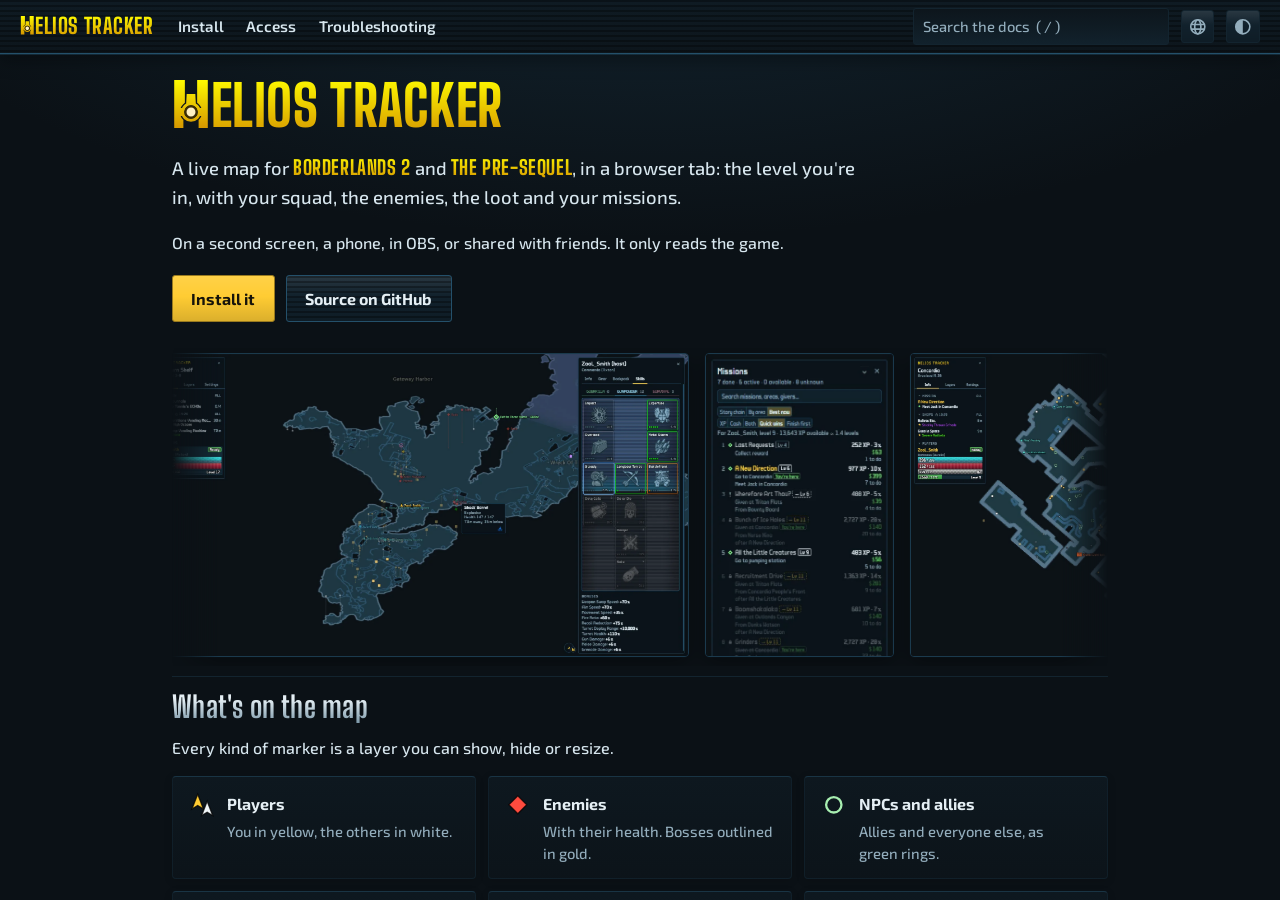
==== commit a3c2bf96: "More than a map: Gibbed codes and updates; "Where to view it", ipconfig, the user script in .helios_" ====
--- a/index.html
+++ b/index.html
@@ -89,6 +89,7 @@
       <h2 id="more" data-i18n="index.more"></h2>
       <ul class="cards">
         <li><svg class="icon" viewBox="0 0 12 12" aria-hidden="true"><circle cx="6" cy="4" r="2" fill="none" stroke="currentColor" stroke-width="1.1" stroke-linecap="round" stroke-linejoin="round"/><path d="M2.5 10.5a3.5 3.5 0 0 1 7 0" fill="none" stroke="currentColor" stroke-width="1.1" stroke-linecap="round" stroke-linejoin="round"/></svg><div><b data-i18n="index.more.inspector"></b><span data-i18n="index.more.inspectorText"></span></div></li>
+        <li><svg class="icon" viewBox="0 0 12 12" aria-hidden="true"><path d="M4 3.2 1.6 6 4 8.8M8 3.2 10.4 6 8 8.8M6.8 2.4 5.2 9.6" fill="none" stroke="currentColor" stroke-width="1.1" stroke-linecap="round" stroke-linejoin="round"/></svg><div><b data-i18n="index.more.gibbed"></b><span data-i18n="index.more.gibbedText"></span></div></li>
         <li><svg class="icon" viewBox="0 0 12 12" aria-hidden="true"><path d="M4.6 3h5.6M4.6 6h5.6M4.6 9h5.6" fill="none" stroke="currentColor" stroke-width="1.1" stroke-linecap="round" stroke-linejoin="round"/><path d="M1.9 3h.01M1.9 6h.01M1.9 9h.01" fill="none" stroke="currentColor" stroke-width="1.1" stroke-linecap="round" stroke-linejoin="round" stroke-width="1.6"/></svg><div><b data-i18n="index.more.missions"></b><span data-i18n="index.more.missionsText"></span></div></li>
         <li><svg class="icon" viewBox="0 0 12 12" aria-hidden="true"><path d="M6 1.4 7.35 4.2l3.05.35-2.25 2.1.6 3L6 8.15 3.25 9.65l.6-3L1.6 4.55l3.05-.35Z" fill="none" stroke="currentColor" stroke-width="1.1" stroke-linecap="round" stroke-linejoin="round"/></svg><div><b data-i18n="index.more.best"></b><span data-i18n="index.more.bestText"></span></div></li>
         <li><svg class="icon" viewBox="0 0 12 12" aria-hidden="true"><rect x="2.4" y="1.2" width="7.2" height="9.6" rx=".6" fill="none" stroke="currentColor" stroke-width="1.1" stroke-linecap="round" stroke-linejoin="round"/><rect x="3.8" y="2.7" width="4.4" height="3.4" fill="none" stroke="currentColor" stroke-width="1.1" stroke-linecap="round" stroke-linejoin="round"/><path d="M4 8.4h1.8M8 8.4h.01" fill="none" stroke="currentColor" stroke-width="1.1" stroke-linecap="round" stroke-linejoin="round"/></svg><div><b data-i18n="index.more.shops"></b><span data-i18n="index.more.shopsText"></span></div></li>
@@ -98,6 +99,7 @@
         <li><svg class="icon" viewBox="0 0 12 12" aria-hidden="true"><circle cx="6" cy="6" r="4.8" fill="none" stroke="currentColor" stroke-width="1.1" stroke-linecap="round" stroke-linejoin="round"/><path d="M6 1.2a4.8 4.8 0 0 0 0 9.6Z" fill="currentColor"/></svg><div><b data-i18n="index.more.themes"></b><span data-i18n="index.more.themesText"></span></div></li>
         <li><svg class="icon" viewBox="0 0 12 12" aria-hidden="true"><circle cx="4.3" cy="4.1" r="1.6" fill="none" stroke="currentColor" stroke-width="1.1" stroke-linecap="round" stroke-linejoin="round"/><path d="M1.4 10.2a2.9 2.9 0 0 1 5.8 0" fill="none" stroke="currentColor" stroke-width="1.1" stroke-linecap="round" stroke-linejoin="round"/><circle cx="8.5" cy="4.6" r="1.3" fill="none" stroke="currentColor" stroke-width="1.1" stroke-linecap="round" stroke-linejoin="round"/><path d="M7.9 7.5a2.4 2.4 0 0 1 2.9 2.7" fill="none" stroke="currentColor" stroke-width="1.1" stroke-linecap="round" stroke-linejoin="round"/></svg><div><b data-i18n="index.more.coop"></b><span data-i18n="index.more.coopText"></span></div></li>
         <li><svg class="icon" viewBox="0 0 12 12" aria-hidden="true"><circle cx="6" cy="6" r="4.8" fill="none" stroke="currentColor" stroke-width="1.1" stroke-linecap="round" stroke-linejoin="round"/><ellipse cx="6" cy="6" rx="2.1" ry="4.8" fill="none" stroke="currentColor" stroke-width="1.1" stroke-linecap="round" stroke-linejoin="round"/><path d="M1.4 4.4h9.2M1.4 7.6h9.2" fill="none" stroke="currentColor" stroke-width="1.1" stroke-linecap="round" stroke-linejoin="round"/></svg><div><b data-i18n="index.more.language"></b><span data-i18n="index.more.languageText"></span></div></li>
+        <li><svg class="icon" viewBox="0 0 12 12" aria-hidden="true"><path d="M10.2 6.4A4.2 4.2 0 1 1 9.1 3.1" fill="none" stroke="currentColor" stroke-width="1.1" stroke-linecap="round" stroke-linejoin="round"/><path d="M9.6 1.2v2.4H7.2" fill="none" stroke="currentColor" stroke-width="1.1" stroke-linecap="round" stroke-linejoin="round"/></svg><div><b data-i18n="index.more.updates"></b><span data-i18n="index.more.updatesText"></span></div></li>
       </ul>
 
       <h2 id="where" data-i18n="index.where"></h2>
@@ -119,13 +121,6 @@
         <li><svg class="icon" viewBox="0 0 12 12" aria-hidden="true"><path d="M1.4 6.4V2.2a.8.8 0 0 1 .8-.8h4.2l4.2 4.2a.8.8 0 0 1 0 1.1L7.1 10.2a.8.8 0 0 1-1.1 0Z" fill="none" stroke="currentColor" stroke-width="1.1" stroke-linecap="round" stroke-linejoin="round"/><circle cx="3.9" cy="3.9" r=".8" fill="none" stroke="currentColor" stroke-width="1.1" stroke-linecap="round" stroke-linejoin="round"/></svg><div><b data-i18n="index.assets.names"></b><span data-i18n="index.assets.namesText"></span></div></li>
       </ul>
       <p data-i18n="index.assets.cache"></p>
-
-      <h2 id="safe" data-i18n="index.safe"></h2>
-      <ul>
-        <li data-i18n="index.safe.save"></li>
-        <li data-i18n="index.safe.draw"></li>
-        <li data-i18n="index.safe.online"></li>
-      </ul>
     </div>
   </main>
 </div>
@@ -133,7 +128,6 @@
 <footer class="foot">
   <div>
     <p data-i18n="foot.legal"></p>
-    <p><a class="foot-source" href="https://github.com/ZooLSmith/helios-tracker" data-i18n="index.source"></a></p>
   </div>
 </footer>
 </div>
--- a/assets/css/site.css
+++ b/assets/css/site.css
@@ -470,11 +470,9 @@
 
 /* ---- footer ---- */
 .foot { padding: 0 1.25rem; font-size: .85rem; color: var(--dim); }
-.foot > div { max-width: 76rem; margin: 0 auto; padding: 1rem 0; border-top: 1px solid var(--divider); display: flex; flex-wrap: wrap; gap: .5rem 2rem; justify-content: space-between; }
+.foot > div { max-width: 76rem; margin: 0 auto; padding: 1rem 0; border-top: 1px solid var(--divider); display: flex; flex-wrap: wrap; gap: .5rem 2rem; justify-content: center; text-align: center; }
 .foot p { margin: 0; }
-.foot-source { color: var(--dim); }
-.foot-source:hover { color: var(--text-bright); }
-/* the home's link to the questionnaire, under "Where to open it" */
+/* the home's link to the questionnaire, under "Where to view it" */
 .more-link { margin: -.4rem 0 1.4rem; font-weight: 600; }
 
 /* ---- translations (js/i18n.js): the page shows once its text is in (html.i18n) - or after 2 s whatever happens,
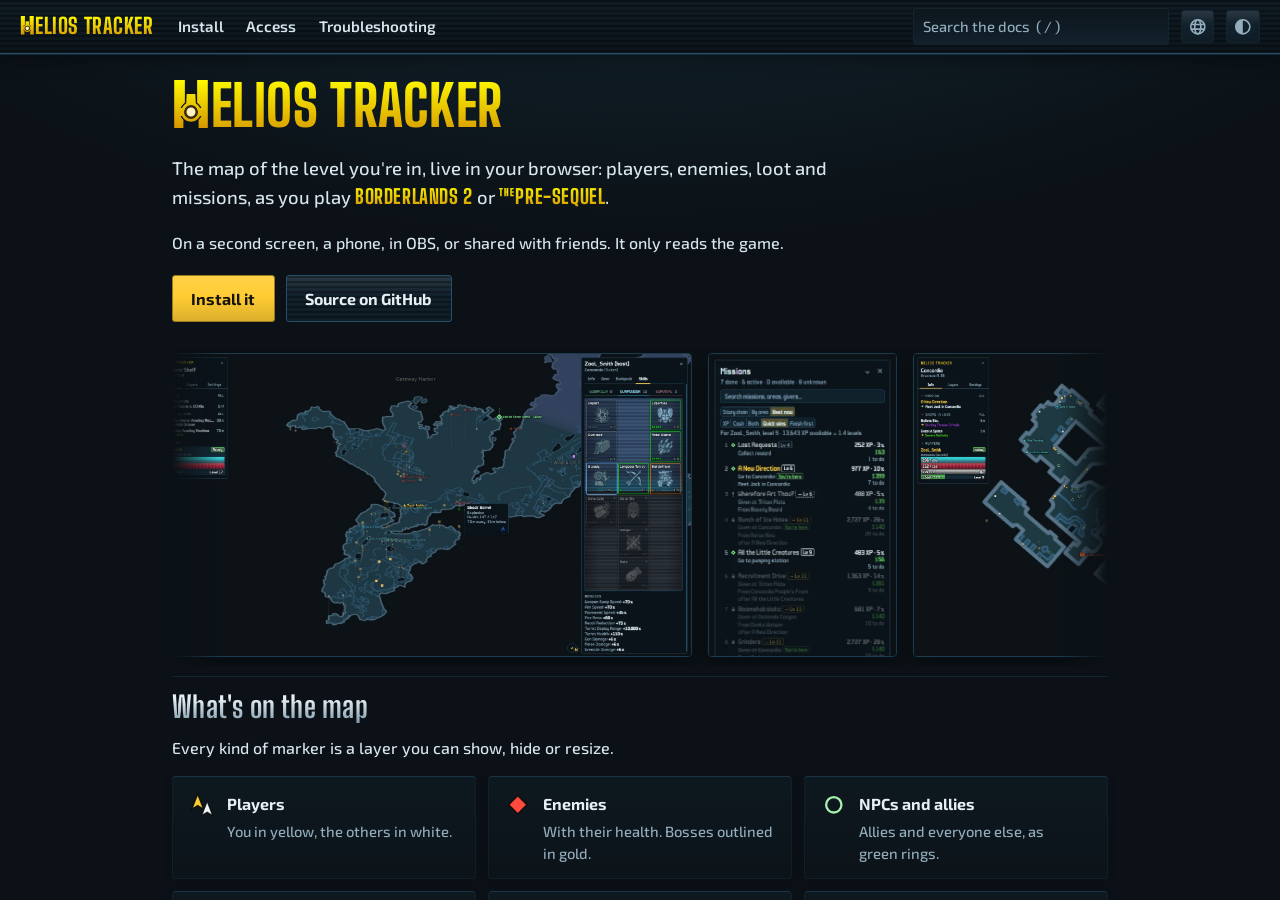
==== commit b7fa2ce6: "Search engines: canonical addresses, the site's name, a sitemap, robots.txt, a 192 px icon - each pa" ====
--- a/index.html
+++ b/index.html
@@ -18,6 +18,10 @@
 <meta name="twitter:card" content="summary_large_image">
 <meta name="theme-color" content="#ffcc33">
 <link rel="icon" href="assets/img/favicon.png">
+<link rel="icon" href="assets/img/favicon-192.png" sizes="192x192">
+<link rel="canonical" href="https://helios-tracker.zoolsmith.com/">
+<!-- the site's name in search results (Google's site names) -->
+<script type="application/ld+json">{"@context": "https://schema.org", "@type": "WebSite", "name": "Helios Tracker", "url": "https://helios-tracker.zoolsmith.com/"}</script>
 <link rel="stylesheet" href="assets/css/site.css">
 <script>document.documentElement.classList.add("js"); try { const t = localStorage.getItem("helios.site.theme"); if (t && t !== "default") document.documentElement.dataset.theme = t; } catch {}</script>
 <script type="module" src="assets/js/site.js"></script>
--- a/assets/css/site.css
+++ b/assets/css/site.css
@@ -283,6 +283,12 @@
 .game { font: 800 1.08em/1 var(--font-head); letter-spacing: .03em; text-transform: uppercase; white-space: nowrap;
   background: linear-gradient(var(--title-top), var(--title-bottom)); -webkit-background-clip: text; background-clip: text;
   -webkit-text-fill-color: transparent; }
+/* (a link to the game's Steam page: no link colour or underline - the gradient is the cue; brighter on hover) */
+a.game { text-decoration: none; }
+a.game:hover { filter: brightness(1.25); }
+/* the Pre-Sequel's "The" as on its logo: half the height, its top on the top of PRE (Big Shoulders' caps: .8em; vertical-align's em is its own, half the name's: raised .8 x 2 - .8) */
+.game .the { font-size: .5em; vertical-align: .8em; margin-right: -.45em; /* (most of the space after it) */ letter-spacing: .12em;
+  -webkit-text-stroke: .035em transparent; } /* (bolder than the font's 800: an outline, the gradient showing through it) */
 .anchor { margin-left: .4rem; color: var(--divider); text-decoration: none; font-weight: 400; opacity: 0; }
 h2:hover .anchor, h3:hover .anchor, .anchor:focus { opacity: 1; }
 .anchor:hover { color: var(--accent); }
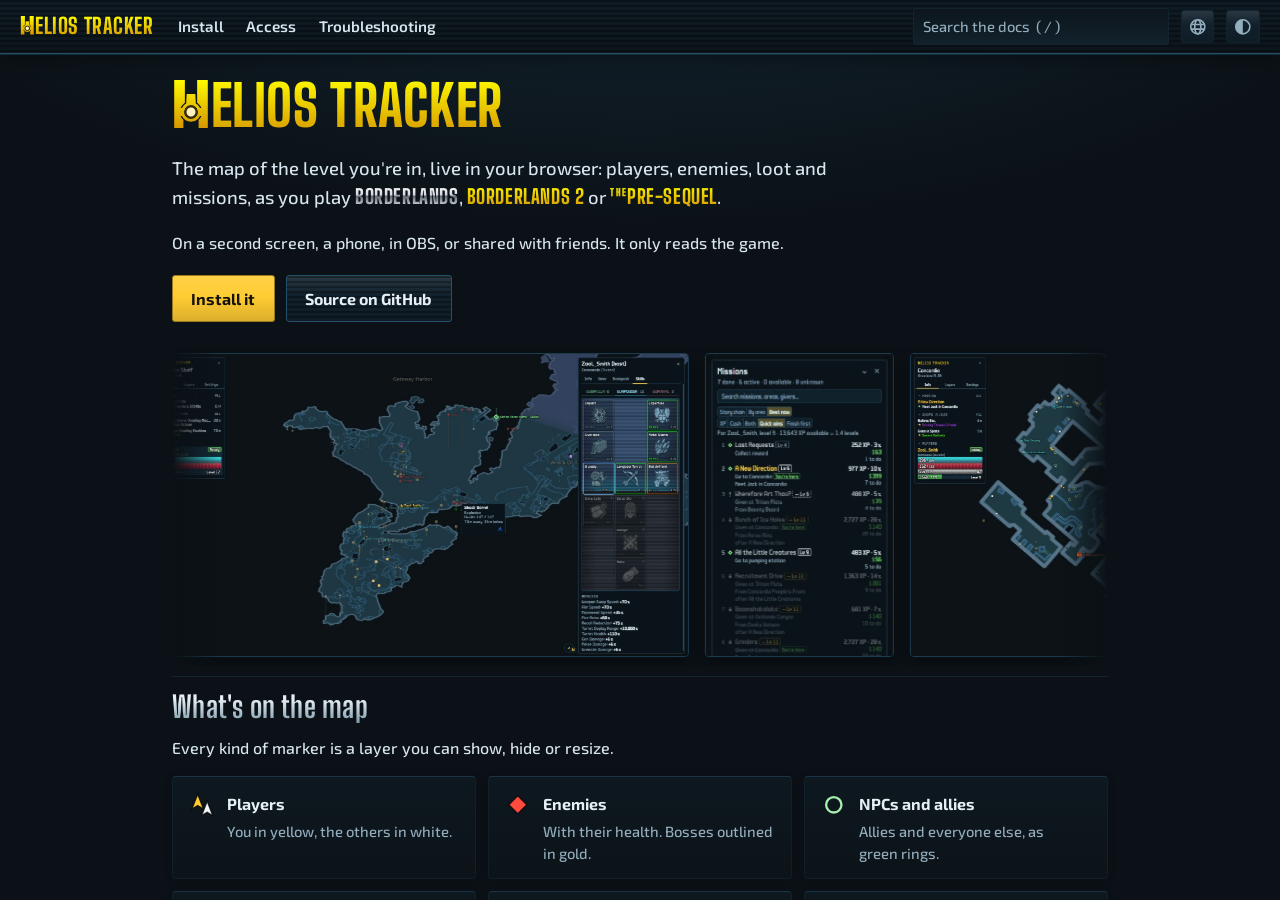
==== commit e7aa9c00: "Borderlands in the home's title and descriptions: the tab title short, "A live map for Borderlands" " ====
--- a/index.html
+++ b/index.html
@@ -3,18 +3,18 @@
 <head>
 <meta charset="utf-8">
 <meta name="viewport" content="width=device-width, initial-scale=1">
-<title data-i18n="index.title">Helios Tracker | A live map for Borderlands 2 and The Pre-Sequel</title>
-<meta name="description" content="Helios Tracker is a mod for Borderlands 2 and Borderlands: The Pre-Sequel that shows the level you&#x27;re in as a live map in your web browser: players, enemies, loot and missions, as you play." data-i18n-content="index.description">
+<title data-i18n="index.title">Helios Tracker | A live map for Borderlands</title>
+<meta name="description" content="Helios Tracker is a mod for Borderlands, Borderlands 2 and Borderlands: The Pre-Sequel that shows the level you&#x27;re in as a live map in your web browser: players, enemies, loot and missions, as you play." data-i18n-content="index.description">
 <!-- the link previews (Discord, X, Slack...): their bots run no JavaScript - the English, fixed here -->
 <meta property="og:type" content="website">
 <meta property="og:site_name" content="Helios Tracker">
-<meta property="og:title" content="Helios Tracker | A live map for Borderlands 2 and The Pre-Sequel">
-<meta property="og:description" content="Helios Tracker is a mod for Borderlands 2 and Borderlands: The Pre-Sequel that shows the level you&#x27;re in as a live map in your web browser: players, enemies, loot and missions, as you play.">
+<meta property="og:title" content="Helios Tracker | A live map for Borderlands">
+<meta property="og:description" content="Helios Tracker is a mod for Borderlands, Borderlands 2 and Borderlands: The Pre-Sequel that shows the level you&#x27;re in as a live map in your web browser: players, enemies, loot and missions, as you play.">
 <meta property="og:url" content="https://helios-tracker.zoolsmith.com/">
 <meta property="og:image" content="https://helios-tracker.zoolsmith.com/assets/img/og.jpg">
 <meta property="og:image:width" content="1200">
 <meta property="og:image:height" content="630">
-<meta property="og:image:alt" content="Helios Tracker: a live map for Borderlands 2 and The Pre-Sequel">
+<meta property="og:image:alt" content="Helios Tracker: a live map for Borderlands, Borderlands 2 and The Pre-Sequel">
 <meta name="twitter:card" content="summary_large_image">
 <meta name="theme-color" content="#ffcc33">
 <link rel="icon" href="assets/img/favicon.png">
--- a/assets/css/site.css
+++ b/assets/css/site.css
@@ -279,9 +279,10 @@
 li + li { margin-top: .3rem; }
 strong { color: var(--text-bright); font-weight: 700; }
 /* a game's name in the text ("Borderlands 2"): the title's letters - its display font, its gradient, all caps like
-   the games' logos - on one line (the text stays as written: search, copy) */
+   the games' logos - on one line (the text stays as written: search, copy). Their logos' colors, whatever the theme:
+   the default theme's yellow (Borderlands 2, the Pre-Sequel), Borderlands' silver (.bl1) */
 .game { font: 800 1.08em/1 var(--font-head); letter-spacing: .03em; text-transform: uppercase; white-space: nowrap;
-  background: linear-gradient(var(--title-top), var(--title-bottom)); -webkit-background-clip: text; background-clip: text;
+  background: linear-gradient(#fef900, #d69900); -webkit-background-clip: text; background-clip: text;
   -webkit-text-fill-color: transparent; }
 /* (a link to the game's Steam page: no link colour or underline - the gradient is the cue; brighter on hover) */
 a.game { text-decoration: none; }
@@ -289,6 +290,10 @@
 /* the Pre-Sequel's "The" as on its logo: half the height, its top on the top of PRE (Big Shoulders' caps: .8em; vertical-align's em is its own, half the name's: raised .8 x 2 - .8) */
 .game .the { font-size: .5em; vertical-align: .8em; margin-right: -.45em; /* (most of the space after it) */ letter-spacing: .12em;
   -webkit-text-stroke: .035em transparent; } /* (bolder than the font's 800: an outline, the gradient showing through it) */
+/* Borderlands' silver: its metal, a bright top, a dark band at the middle */
+.game.bl1 { background-image: linear-gradient(#ffffff, #d4d9de 46%, #5f676f 50%, #9aa2a9 72%, #eaedf0); }
+/* a heading's aside ("(experimental)"): smaller than its title */
+h2 small, h3 small { font-size: .6em; }
 .anchor { margin-left: .4rem; color: var(--divider); text-decoration: none; font-weight: 400; opacity: 0; }
 h2:hover .anchor, h3:hover .anchor, .anchor:focus { opacity: 1; }
 .anchor:hover { color: var(--accent); }
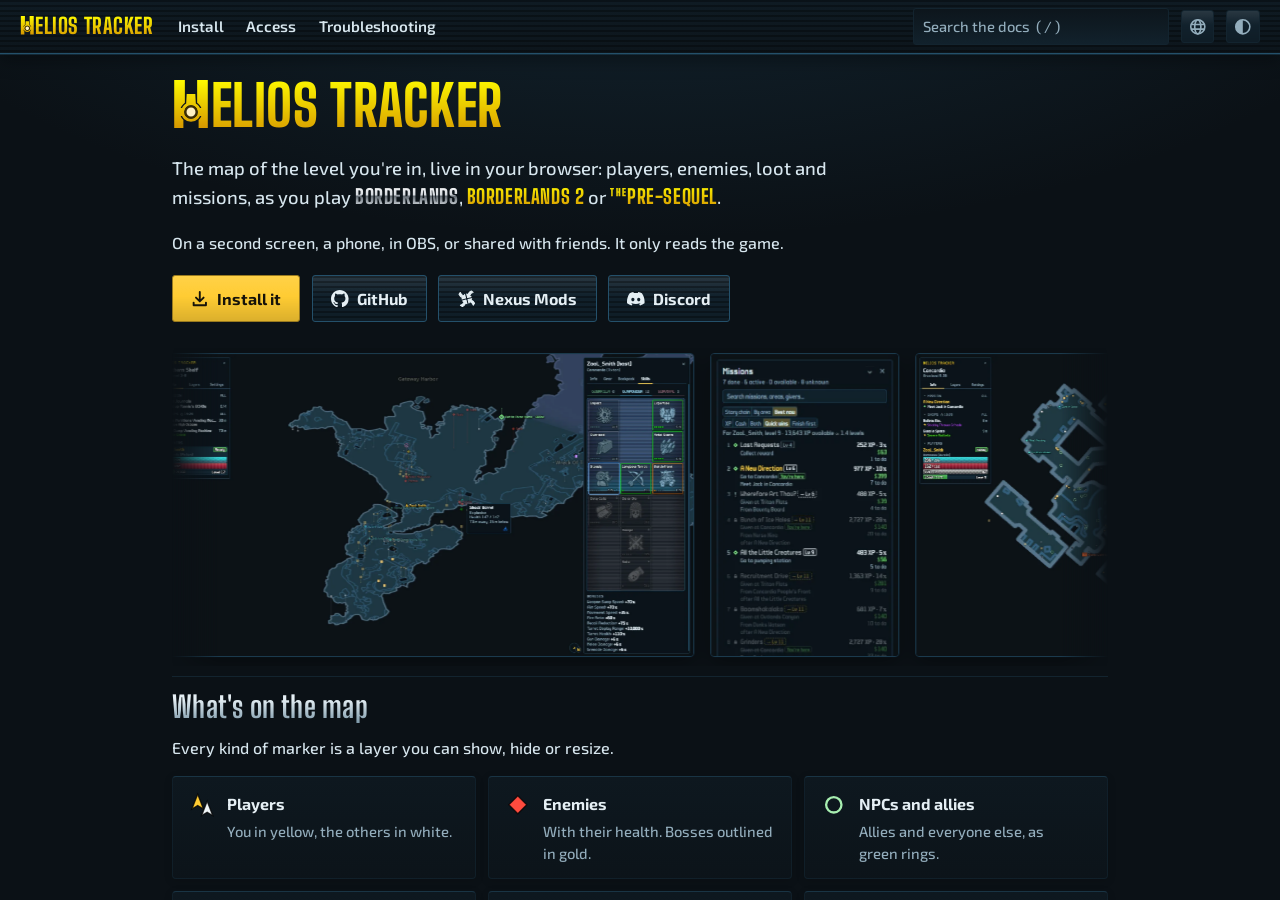
==== commit c5bdeb10: "The home's buttons: GitHub, Nexus Mods and Discord beside Install, each with its icon (the theme's c" ====
--- a/index.html
+++ b/index.html
@@ -41,8 +41,10 @@
       <p class="lead" data-i18n="index.lead"></p>
       <p data-i18n="index.lead2"></p>
       <div class="actions">
-        <a class="button primary" href="install" data-i18n="index.install"></a>
-        <a class="button" href="https://github.com/ZooLSmith/helios-tracker" data-i18n="index.source"></a>
+        <a class="button primary" href="install"><svg class="icon" viewBox="0 0 12 12" aria-hidden="true"><path d="M6 1.4v6.2M3.4 5.2 6 7.8l2.6-2.6M1.8 8.6v1.8h8.4V8.6" fill="none" stroke="currentColor" stroke-width="1.3" stroke-linecap="round" stroke-linejoin="round"/></svg><span data-i18n="index.install"></span></a>
+        <a class="button" href="https://github.com/ZooLSmith/helios-tracker"><svg class="icon" viewBox="0 0 16 16" aria-hidden="true"><path fill="currentColor" d="M8 0C3.58 0 0 3.58 0 8c0 3.54 2.29 6.53 5.47 7.59.4.07.55-.17.55-.38 0-.19-.01-.82-.01-1.49-2.01.37-2.53-.49-2.69-.94-.09-.23-.48-.94-.82-1.13-.28-.15-.68-.52-.01-.53.63-.01 1.08.58 1.23.82.72 1.21 1.87.87 2.33.66.07-.52.28-.87.51-1.07-1.78-.2-3.64-.89-3.64-3.95 0-.87.31-1.59.82-2.15-.08-.2-.36-1.02.08-2.12 0 0 .67-.21 2.2.82.64-.18 1.32-.27 2-.27.68 0 1.36.09 2 .27 1.53-1.04 2.2-.82 2.2-.82.44 1.1.16 1.92.08 2.12.51.56.82 1.27.82 2.15 0 3.07-1.87 3.75-3.65 3.95.29.25.54.73.54 1.48 0 1.07-.01 1.93-.01 2.2 0 .21.15.46.55.38A8.01 8.01 0 0 0 16 8c0-4.42-3.58-8-8-8Z"/></svg>GitHub</a>
+        <a class="button" href="https://www.nexusmods.com/borderlands2/mods/678"><svg class="icon" viewBox="80 80 1040 1040" aria-hidden="true"><defs><path id="nx-arrow" d="M140 335Q184 454 353 537L313 606 525 553 475 348 415 441Q244 358 218 222Z"/></defs><g fill="currentColor" stroke="currentColor" stroke-width="60" stroke-linejoin="round"><use href="#nx-arrow"/><use href="#nx-arrow" transform="rotate(90 600 600)"/><use href="#nx-arrow" transform="rotate(180 600 600)"/><use href="#nx-arrow" transform="rotate(270 600 600)"/></g></svg>Nexus Mods</a>
+        <a class="button" href="https://discord.gg/4HgNwMcHGX"><svg class="icon" viewBox="0 0 24 24" aria-hidden="true"><path fill="currentColor" d="M20.317 4.37a19.79 19.79 0 0 0-4.885-1.515.074.074 0 0 0-.079.037c-.21.375-.444.865-.608 1.25a18.27 18.27 0 0 0-5.487 0 12.64 12.64 0 0 0-.617-1.25.077.077 0 0 0-.079-.037A19.74 19.74 0 0 0 3.677 4.37a.07.07 0 0 0-.032.028C.533 9.046-.32 13.58.099 18.058a.082.082 0 0 0 .031.056 19.9 19.9 0 0 0 5.993 3.03.078.078 0 0 0 .084-.028c.462-.63.874-1.295 1.226-1.994a.076.076 0 0 0-.041-.106 13.1 13.1 0 0 1-1.872-.892.077.077 0 0 1-.008-.128c.126-.094.252-.192.372-.291a.074.074 0 0 1 .078-.01c3.928 1.793 8.18 1.793 12.062 0a.074.074 0 0 1 .078.009c.12.099.246.198.373.292a.077.077 0 0 1-.006.127 12.3 12.3 0 0 1-1.873.892.077.077 0 0 0-.041.107c.36.698.772 1.362 1.225 1.993a.076.076 0 0 0 .084.028 19.84 19.84 0 0 0 6.002-3.03.077.077 0 0 0 .032-.054c.5-5.177-.838-9.674-3.549-13.66a.061.061 0 0 0-.031-.03ZM8.02 15.331c-1.182 0-2.157-1.085-2.157-2.419 0-1.333.956-2.419 2.157-2.419 1.21 0 2.176 1.096 2.157 2.42 0 1.333-.956 2.418-2.157 2.418Zm7.975 0c-1.183 0-2.157-1.085-2.157-2.419 0-1.333.955-2.419 2.157-2.419 1.21 0 2.176 1.096 2.157 2.42 0 1.333-.946 2.418-2.157 2.418Z"/></svg>Discord</a>
       </div>
     </section>
 
--- a/assets/css/site.css
+++ b/assets/css/site.css
@@ -93,6 +93,21 @@
   --top-h: 3.4rem; /* the top bar's height (its band in the root's background: the same) */
 }
 /* The tracker's themes (its css/themes.css: the same inputs, title colours and logo palettes) */
+/* ECHO-1: Borderlands 1's ECHO - a slate teal, a sky blue frame and headings, its title a flat yellow (its logos: no
+   gradients) */
+:root[data-theme="echo1"] {
+  --bg: #0f181c; --tint: #2f5566; --panel: #1c2f38; --muted: #4a6470; --text: #bcd2e4; --accent: #ffcc00; --panel-edge: #669ecd;
+  --title-top: #ffcc00; --title-bottom: #ffcc00; --logo-palette: --helios-echo1;
+  --grad-h2: linear-gradient(#51aad6, #51aad6);
+}
+@font-palette-values --helios-echo1 { font-family: "Helios H"; override-colors: 0 #0f181c, 1 #fff0a0, 2 #ffcc00, 3 #ffcc00; }
+/* ECHO-1A: its amber menus - orange on brown, amber headings */
+:root[data-theme="echo1amber"] {
+  --bg: #120d08; --tint: #5a4426; --panel: #261c13; --muted: #5e5040; --text: #edd8a9; --accent: #ff9d0b; --panel-edge: #c27e20;
+  --title-top: #ff9d0b; --title-bottom: #ff9d0b; --logo-palette: --helios-echo1amber;
+  --grad-h2: linear-gradient(#e0952c, #e0952c);
+}
+@font-palette-values --helios-echo1amber { font-family: "Helios H"; override-colors: 0 #120d08, 1 #ffe9a0, 2 #ff9d0b, 3 #ff9d0b; }
 /* Hyperion: mustard, cream, black */
 :root[data-theme="hyperion"] {
   --bg: #0d0c06; --tint: #5c4c08; --muted: #5a5540; --text: #e6dec4; --accent: #d9c23a; --panel-edge: #7a6608;
@@ -335,6 +350,8 @@
   display: inline-block; padding: .6rem 1.15rem; font-weight: 700; text-decoration: none; border-radius: 3px;
   color: var(--text-bright); background: var(--control) var(--sheen); border: 1px solid var(--panel-edge);
 }
+.button:has(.icon) { display: inline-flex; align-items: center; gap: .5rem; }
+.button .icon { flex: none; width: 1.1em; height: 1.1em; }
 .button:hover { background-color: var(--hover); color: var(--text-bright); }
 /* the other buttons: the top bar's scanlines, going up (still with prefers-reduced-motion) */
 .button:not(.primary)::before {
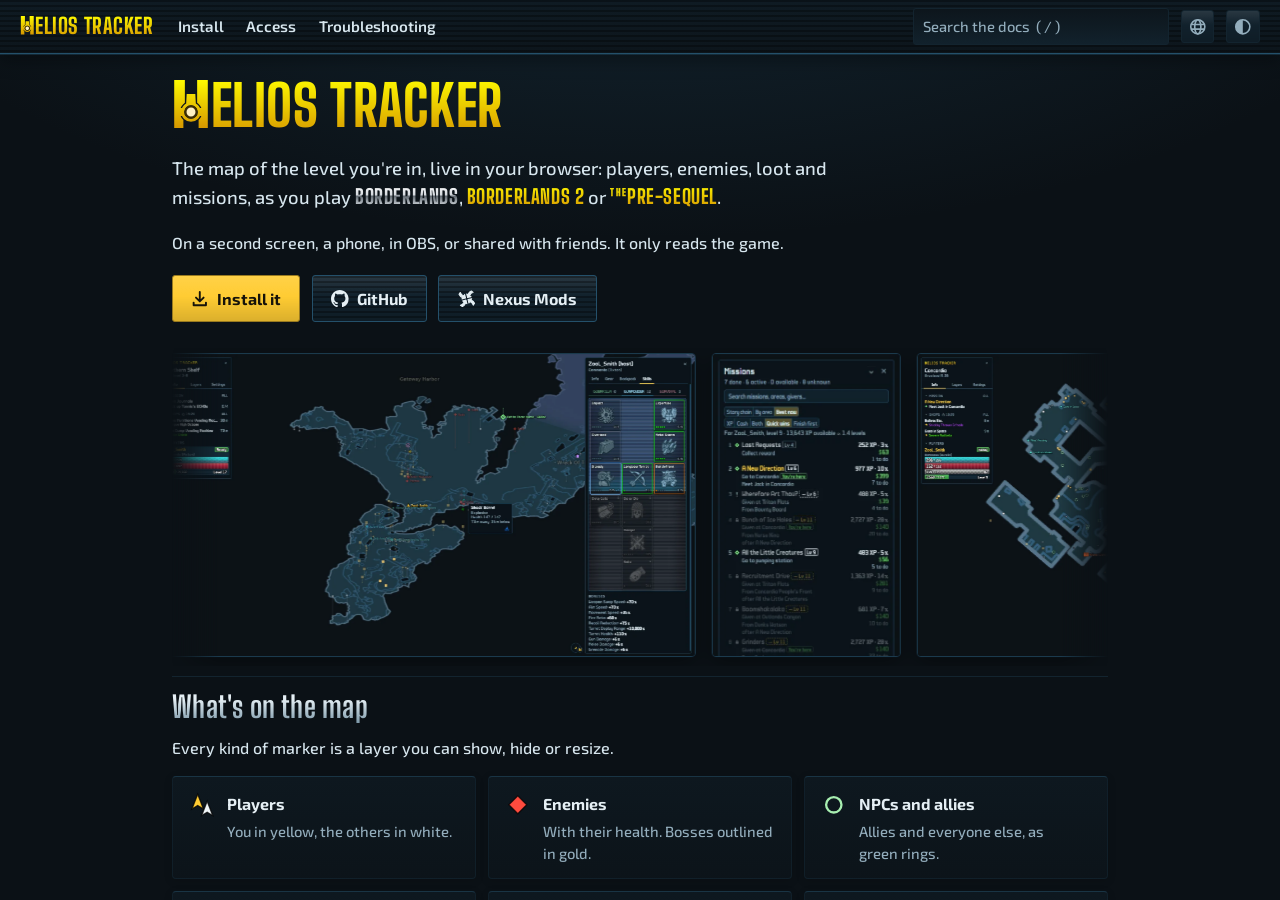
==== commit 95b3d4c9: "Home: the Discord button gone - the server was removed. The hero's row: Install, GitHub, Nexus Mods " ====
--- a/index.html
+++ b/index.html
@@ -44,7 +44,6 @@
         <a class="button primary" href="install"><svg class="icon" viewBox="0 0 12 12" aria-hidden="true"><path d="M6 1.4v6.2M3.4 5.2 6 7.8l2.6-2.6M1.8 8.6v1.8h8.4V8.6" fill="none" stroke="currentColor" stroke-width="1.3" stroke-linecap="round" stroke-linejoin="round"/></svg><span data-i18n="index.install"></span></a>
         <a class="button" href="https://github.com/ZooLSmith/helios-tracker"><svg class="icon" viewBox="0 0 16 16" aria-hidden="true"><path fill="currentColor" d="M8 0C3.58 0 0 3.58 0 8c0 3.54 2.29 6.53 5.47 7.59.4.07.55-.17.55-.38 0-.19-.01-.82-.01-1.49-2.01.37-2.53-.49-2.69-.94-.09-.23-.48-.94-.82-1.13-.28-.15-.68-.52-.01-.53.63-.01 1.08.58 1.23.82.72 1.21 1.87.87 2.33.66.07-.52.28-.87.51-1.07-1.78-.2-3.64-.89-3.64-3.95 0-.87.31-1.59.82-2.15-.08-.2-.36-1.02.08-2.12 0 0 .67-.21 2.2.82.64-.18 1.32-.27 2-.27.68 0 1.36.09 2 .27 1.53-1.04 2.2-.82 2.2-.82.44 1.1.16 1.92.08 2.12.51.56.82 1.27.82 2.15 0 3.07-1.87 3.75-3.65 3.95.29.25.54.73.54 1.48 0 1.07-.01 1.93-.01 2.2 0 .21.15.46.55.38A8.01 8.01 0 0 0 16 8c0-4.42-3.58-8-8-8Z"/></svg>GitHub</a>
         <a class="button" href="https://www.nexusmods.com/borderlands2/mods/678"><svg class="icon" viewBox="80 80 1040 1040" aria-hidden="true"><defs><path id="nx-arrow" d="M140 335Q184 454 353 537L313 606 525 553 475 348 415 441Q244 358 218 222Z"/></defs><g fill="currentColor" stroke="currentColor" stroke-width="60" stroke-linejoin="round"><use href="#nx-arrow"/><use href="#nx-arrow" transform="rotate(90 600 600)"/><use href="#nx-arrow" transform="rotate(180 600 600)"/><use href="#nx-arrow" transform="rotate(270 600 600)"/></g></svg>Nexus Mods</a>
-        <a class="button" href="https://discord.gg/4HgNwMcHGX"><svg class="icon" viewBox="0 0 24 24" aria-hidden="true"><path fill="currentColor" d="M20.317 4.37a19.79 19.79 0 0 0-4.885-1.515.074.074 0 0 0-.079.037c-.21.375-.444.865-.608 1.25a18.27 18.27 0 0 0-5.487 0 12.64 12.64 0 0 0-.617-1.25.077.077 0 0 0-.079-.037A19.74 19.74 0 0 0 3.677 4.37a.07.07 0 0 0-.032.028C.533 9.046-.32 13.58.099 18.058a.082.082 0 0 0 .031.056 19.9 19.9 0 0 0 5.993 3.03.078.078 0 0 0 .084-.028c.462-.63.874-1.295 1.226-1.994a.076.076 0 0 0-.041-.106 13.1 13.1 0 0 1-1.872-.892.077.077 0 0 1-.008-.128c.126-.094.252-.192.372-.291a.074.074 0 0 1 .078-.01c3.928 1.793 8.18 1.793 12.062 0a.074.074 0 0 1 .078.009c.12.099.246.198.373.292a.077.077 0 0 1-.006.127 12.3 12.3 0 0 1-1.873.892.077.077 0 0 0-.041.107c.36.698.772 1.362 1.225 1.993a.076.076 0 0 0 .084.028 19.84 19.84 0 0 0 6.002-3.03.077.077 0 0 0 .032-.054c.5-5.177-.838-9.674-3.549-13.66a.061.061 0 0 0-.031-.03ZM8.02 15.331c-1.182 0-2.157-1.085-2.157-2.419 0-1.333.956-2.419 2.157-2.419 1.21 0 2.176 1.096 2.157 2.42 0 1.333-.956 2.418-2.157 2.418Zm7.975 0c-1.183 0-2.157-1.085-2.157-2.419 0-1.333.955-2.419 2.157-2.419 1.21 0 2.176 1.096 2.157 2.42 0 1.333-.946 2.418-2.157 2.418Z"/></svg>Discord</a>
       </div>
     </section>
 
--- a/assets/css/site.css
+++ b/assets/css/site.css
@@ -367,6 +367,12 @@
 .wordmark { display: flex; align-items: baseline; margin: 0 0 1.2rem; line-height: 1; white-space: nowrap; }
 .wordmark span { font: 800 clamp(2.3rem, 4.4vw, 3.7rem)/1 var(--font-head); letter-spacing: .01em; }
 .hero .lead { max-width: 44rem; }
+/* a phone: the buttons in one column, the whole width, Install the biggest */
+@media (max-width: 36rem) {
+  .hero .actions { flex-direction: column; gap: .5rem; }
+  .hero .actions .button { justify-content: center; padding-block: .4rem; font-size: .95rem; }
+  .hero .actions .button.primary { padding-block: .65rem; font-size: 1.05rem; }
+}
 
 /* ---- home: the previews - screenshots drifting right to left, looped, draggable (site.js initPreviews moves the
    reel: its transform), the edges fading out. None yet: hidden. ---- */
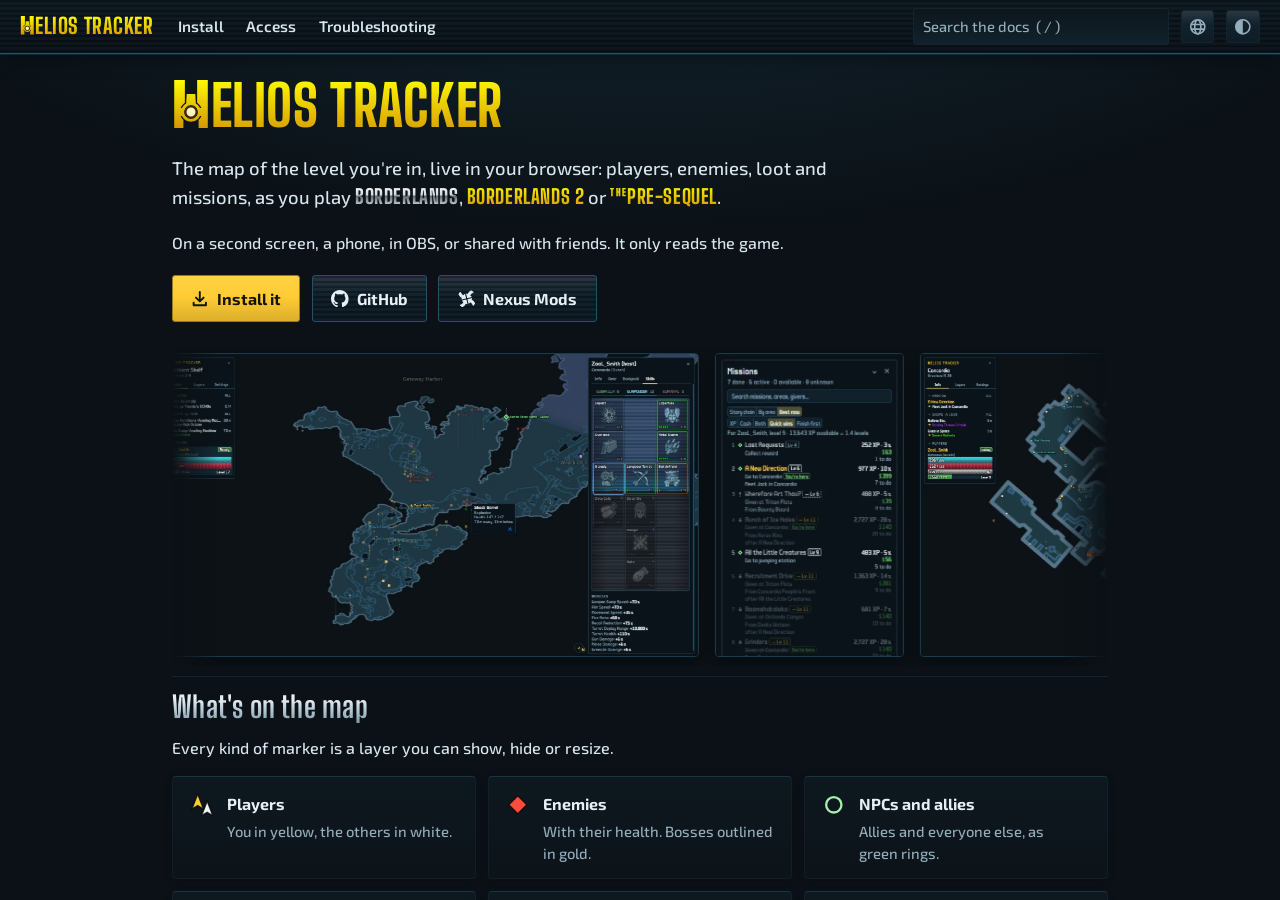
==== commit 246643c6: "The pages' English written in their HTML (tools/site_text.py on master, from assets/i18n/en.js): the" ====
--- a/index.html
+++ b/index.html
@@ -27,9 +27,9 @@
 <script type="module" src="assets/js/site.js"></script>
 </head>
 <body class="home">
-<a class="skip" href="#content" data-i18n="ui.skip"></a>
+<a class="skip" href="#content" data-i18n="ui.skip">Skip to content</a>
 <header class="top">
-  <a class="brand" href="./" data-i18n-label="ui.home"><span class="h">H</span><span>ELIOS TRACKER</span></a>
+  <a class="brand" href="./" data-i18n-label="ui.home" aria-label="Helios Tracker, home"><span class="h">H</span><span>ELIOS TRACKER</span></a>
   <div class="top-tools"></div>
 </header>
 
@@ -38,10 +38,10 @@
   <main id="content">
     <section class="hero">
       <h1 class="wordmark" aria-label="Helios Tracker"><span class="h">H</span><span>ELIOS TRACKER</span></h1>
-      <p class="lead" data-i18n="index.lead"></p>
-      <p data-i18n="index.lead2"></p>
+      <p class="lead" data-i18n="index.lead">The map of the level you're in, live in your browser: players, enemies, loot and missions, as you play <a class="game bl1" href="https://store.steampowered.com/app/729040/">Borderlands</a>, <a class="game" href="https://store.steampowered.com/app/49520/">Borderlands 2</a> or <a class="game" href="https://store.steampowered.com/app/261640/"><span class="the">The</span> Pre-Sequel</a>.</p>
+      <p data-i18n="index.lead2">On a second screen, a phone, in OBS, or shared with friends. It only reads the game.</p>
       <div class="actions">
-        <a class="button primary" href="install"><svg class="icon" viewBox="0 0 12 12" aria-hidden="true"><path d="M6 1.4v6.2M3.4 5.2 6 7.8l2.6-2.6M1.8 8.6v1.8h8.4V8.6" fill="none" stroke="currentColor" stroke-width="1.3" stroke-linecap="round" stroke-linejoin="round"/></svg><span data-i18n="index.install"></span></a>
+        <a class="button primary" href="install"><svg class="icon" viewBox="0 0 12 12" aria-hidden="true"><path d="M6 1.4v6.2M3.4 5.2 6 7.8l2.6-2.6M1.8 8.6v1.8h8.4V8.6" fill="none" stroke="currentColor" stroke-width="1.3" stroke-linecap="round" stroke-linejoin="round"/></svg><span data-i18n="index.install">Install it</span></a>
         <a class="button" href="https://github.com/ZooLSmith/helios-tracker"><svg class="icon" viewBox="0 0 16 16" aria-hidden="true"><path fill="currentColor" d="M8 0C3.58 0 0 3.58 0 8c0 3.54 2.29 6.53 5.47 7.59.4.07.55-.17.55-.38 0-.19-.01-.82-.01-1.49-2.01.37-2.53-.49-2.69-.94-.09-.23-.48-.94-.82-1.13-.28-.15-.68-.52-.01-.53.63-.01 1.08.58 1.23.82.72 1.21 1.87.87 2.33.66.07-.52.28-.87.51-1.07-1.78-.2-3.64-.89-3.64-3.95 0-.87.31-1.59.82-2.15-.08-.2-.36-1.02.08-2.12 0 0 .67-.21 2.2.82.64-.18 1.32-.27 2-.27.68 0 1.36.09 2 .27 1.53-1.04 2.2-.82 2.2-.82.44 1.1.16 1.92.08 2.12.51.56.82 1.27.82 2.15 0 3.07-1.87 3.75-3.65 3.95.29.25.54.73.54 1.48 0 1.07-.01 1.93-.01 2.2 0 .21.15.46.55.38A8.01 8.01 0 0 0 16 8c0-4.42-3.58-8-8-8Z"/></svg>GitHub</a>
         <a class="button" href="https://www.nexusmods.com/borderlands2/mods/678"><svg class="icon" viewBox="80 80 1040 1040" aria-hidden="true"><defs><path id="nx-arrow" d="M140 335Q184 454 353 537L313 606 525 553 475 348 415 441Q244 358 218 222Z"/></defs><g fill="currentColor" stroke="currentColor" stroke-width="60" stroke-linejoin="round"><use href="#nx-arrow"/><use href="#nx-arrow" transform="rotate(90 600 600)"/><use href="#nx-arrow" transform="rotate(180 600 600)"/><use href="#nx-arrow" transform="rotate(270 600 600)"/></g></svg>Nexus Mods</a>
       </div>
@@ -51,88 +51,89 @@
          initPreviews moves them, a click shows one whole). One figure each: a link to the image around it (its own
          width and height), its alt a catalog key (index.preview.<name>) - no captions; a tall panel's figure .tall
          (the strip shows its top). -->
-    <section class="previews" data-i18n-label="index.previews">
+    <section class="previews" data-i18n-label="index.previews" aria-label="Screenshots">
       <div class="reel">
-        <figure><a class="shot" href="assets/img/previews/skills.webp"><img src="assets/img/previews/skills.webp" width="1920" height="1080" loading="lazy" decoding="async" data-i18n-alt="index.preview.skills"></a></figure>
-        <figure class="tall"><a class="shot" href="assets/img/previews/missions.webp"><img src="assets/img/previews/missions.webp" width="404" height="1080" loading="lazy" decoding="async" data-i18n-alt="index.preview.missions"></a></figure>
-        <figure><a class="shot" href="assets/img/previews/vending.webp"><img src="assets/img/previews/vending.webp" width="1920" height="1080" loading="lazy" decoding="async" data-i18n-alt="index.preview.vending"></a></figure>
-        <figure class="tall"><a class="shot" href="assets/img/previews/layers.webp"><img src="assets/img/previews/layers.webp" width="280" height="1080" loading="lazy" decoding="async" data-i18n-alt="index.preview.layers"></a></figure>
+        <figure><a class="shot" href="assets/img/previews/skills.webp"><img src="assets/img/previews/skills.webp" width="1920" height="1080" loading="lazy" decoding="async" data-i18n-alt="index.preview.skills" alt="A player&#x27;s skill tree, and an explosive barrel&#x27;s health on hover"></a></figure>
+        <figure class="tall"><a class="shot" href="assets/img/previews/missions.webp"><img src="assets/img/previews/missions.webp" width="404" height="1080" loading="lazy" decoding="async" data-i18n-alt="index.preview.missions" alt="Best now: the missions worth doing next"></a></figure>
+        <figure><a class="shot" href="assets/img/previews/vending.webp"><img src="assets/img/previews/vending.webp" width="1920" height="1080" loading="lazy" decoding="async" data-i18n-alt="index.preview.vending" alt="A vending machine&#x27;s stock, its item of the day"></a></figure>
+        <figure class="tall"><a class="shot" href="assets/img/previews/layers.webp"><img src="assets/img/previews/layers.webp" width="280" height="1080" loading="lazy" decoding="async" data-i18n-alt="index.preview.layers" alt="The Layers tab: each layer with its own settings"></a></figure>
       </div>
     </section>
 
     <div class="doc wide">
-      <h2 id="map" data-i18n="index.map"></h2>
-      <p data-i18n="index.mapText"></p>
+      <h2 id="map" data-i18n="index.map">What's on the map</h2>
+      <p data-i18n="index.mapText">Every kind of marker is a layer you can show, hide or resize.</p>
       <ul class="legend">
         <li><svg viewBox="-10 -10 20 20" aria-hidden="true"><path d="M-3.2-8.2 1.3 3.3-3.2.6-7.7 3.3Z" style="fill: var(--m-tracked); stroke: var(--outline); stroke-width: 1"/><path d="M4.2-2.8 8.5 8.4 4.2 5.8-.1 8.4Z" style="fill: var(--m-player); stroke: var(--outline); stroke-width: 1"/></svg>
-          <div><b data-i18n="index.players"></b><span data-i18n="index.playersText"></span></div></li>
+          <div><b data-i18n="index.players">Players</b><span data-i18n="index.playersText">You in yellow, the others in white.</span></div></li>
         <li><svg viewBox="-10 -10 20 20" aria-hidden="true"><path d="M0-7 7 0 0 7-7 0Z" style="fill: var(--m-enemy); stroke: var(--outline)"/></svg>
-          <div><b data-i18n="index.enemies"></b><span data-i18n="index.enemiesText"></span></div></li>
+          <div><b data-i18n="index.enemies">Enemies</b><span data-i18n="index.enemiesText">With their health. Bosses outlined in gold.</span></div></li>
         <li><svg viewBox="-10 -10 20 20" aria-hidden="true"><circle r="6" style="fill: none; stroke: var(--m-npc); stroke-width: 1.8"/></svg>
-          <div><b data-i18n="index.npcs"></b><span data-i18n="index.npcsText"></span></div></li>
+          <div><b data-i18n="index.npcs">NPCs and allies</b><span data-i18n="index.npcsText">Allies and everyone else, as green rings.</span></div></li>
         <li><svg viewBox="-10 -10 20 20" aria-hidden="true"><rect x="-5.5" y="-5.5" width="11" height="11" style="fill: var(--m-vehicle); stroke: var(--outline)"/></svg>
-          <div><b data-i18n="index.vehicles"></b><span data-i18n="index.vehiclesText"></span></div></li>
+          <div><b data-i18n="index.vehicles">Vehicles</b><span data-i18n="index.vehiclesText">Yours and the enemies', with their health.</span></div></li>
         <li><svg viewBox="-10 -10 20 20" aria-hidden="true"><g transform="translate(-3.2 -3.2) scale(.62)"><circle r="10" style="fill: var(--m-halo); stroke: var(--m-giver); stroke-opacity: .5; stroke-width: 1"/><path d="M-2.8-7.5h5.6v10.3h-5.6ZM-2.8 4.2h5.6v3.3h-5.6Z" style="fill: var(--m-giver); stroke: var(--m-ink); stroke-width: 1.2"/></g><g transform="translate(3.6 3.6) scale(.62)"><circle r="10" style="fill: var(--m-halo); stroke: var(--m-turnin); stroke-opacity: .5; stroke-width: 1"/><path d="M-5-7H5V.8H-.6V3.2H-4.2V-1.8H1.8V-4H-1.8V-2.6H-5ZM-4.2 4.6h3.6V7h-3.6Z" style="fill: var(--m-turnin); stroke: var(--m-ink); stroke-width: 1.2; stroke-linejoin: miter"/></g></svg>
-          <div><b data-i18n="index.givers"></b><span data-i18n="index.giversText"></span></div></li>
+          <div><b data-i18n="index.givers">Missions</b><span data-i18n="index.giversText">A mission to pick up or hand in.</span></div></li>
         <li><svg viewBox="-10 -10 20 20" aria-hidden="true"><circle r="7.5" style="fill: none; stroke: var(--m-objective); stroke-width: 1.5; stroke-dasharray: 3 2.4"/><path d="M0-3.5 3.5 0 0 3.5-3.5 0Z" style="fill: var(--m-objective)"/></svg>
-          <div><b data-i18n="index.objectives"></b><span data-i18n="index.objectivesText"></span></div></li>
+          <div><b data-i18n="index.objectives">Objectives</b><span data-i18n="index.objectivesText">Your missions' waypoints.</span></div></li>
         <li><svg viewBox="-10 -10 20 20" aria-hidden="true"><path d="M0-7.5 6.8 5.2-6.8 5.2Z" style="fill: #ffb400; stroke: var(--outline)"/></svg>
-          <div><b data-i18n="index.gear"></b><span data-i18n="index.gearText"></span></div></li>
+          <div><b data-i18n="index.gear">Gear</b><span data-i18n="index.gearText">In its rarity's color. Hover it for its card.</span></div></li>
         <li><svg viewBox="-10 -10 20 20" aria-hidden="true"><g transform="translate(-4.1 -3.3) scale(.78)"><circle r="5.5" style="fill: var(--m-eridium); stroke: var(--m-ink); stroke-width: 1.2"/><path d="M2.61-2.23A3.0 3.0 0 1 0 2.61 2.23M-3.2-.75H1.2M-3.2 .95H.9" style="fill: none; stroke: var(--m-ink); stroke-width: 1.15; stroke-linecap: round; stroke-linejoin: round"/></g><g transform="translate(4.1 -3.3) scale(.78)"><circle r="5.5" style="fill: var(--m-moonstone); stroke: var(--m-ink); stroke-width: 1.2"/><path d="M-2.7 2.3V-1.9M-2.7-.4C-2.7-2.2 0-2.2 0-.4V2.3M0-.4C0-2.2 2.7-2.2 2.7-.4V2.3" style="fill: none; stroke: var(--m-ink); stroke-width: 1.15; stroke-linecap: round; stroke-linejoin: round"/></g><g transform="translate(0 3.6) scale(.78)"><circle r="5.5" style="fill: var(--m-cash); stroke: var(--m-ink); stroke-width: 1.2"/><path d="M2.1-2.1C2.1-3.3-2.3-3.5-2.3-1.5-2.3.2 2.3-.2 2.3 1.5 2.3 3.5-2.1 3.3-2.1 2.1M0-4.1V4.1" style="fill: none; stroke: var(--m-ink); stroke-width: 1.15; stroke-linecap: round; stroke-linejoin: round"/></g></svg>
-          <div><b data-i18n="index.pickups"></b><span data-i18n="index.pickupsText"></span></div></li>
+          <div><b data-i18n="index.pickups">Pickups</b><span data-i18n="index.pickupsText">Cash, ammo, health, eridium, mission items.</span></div></li>
         <li><svg viewBox="-10 -10 20 20" aria-hidden="true"><rect x="-7.02" y="-5.2" width="14.04" height="10.4" style="fill: var(--m-chest); stroke: var(--outline)"/><path d="M-7.02 -1.56H7.02" style="stroke: var(--m-ink)"/><circle cy="-1.56" r="1.14" style="fill: var(--m-ink)"/></svg>
-          <div><b data-i18n="index.chests"></b><span data-i18n="index.chestsText"></span></div></li>
+          <div><b data-i18n="index.chests">Chests and containers</b><span data-i18n="index.chestsText">Click one to see what it can drop.</span></div></li>
         <li><svg viewBox="-10 -10 20 20" aria-hidden="true"><rect x="-4.2" y="-5.8" width="8.4" height="11.6" style="fill: var(--m-slots); stroke: var(--outline)"/><rect x="-2.6" y="-2.6" width="5.2" height="3.5" style="fill: var(--m-ink)"/></svg>
-          <div><b data-i18n="index.services"></b><span data-i18n="index.servicesText"></span></div></li>
+          <div><b data-i18n="index.services">Services</b><span data-i18n="index.servicesText">Vending machines, slot machines and stations.</span></div></li>
         <li><svg viewBox="-10 -10 20 20" aria-hidden="true"><g transform="translate(-3.6 -3.4) scale(.82)"><polygon points="0.00,-7.50 1.90,-3.29 6.50,-3.75 3.29,0.00 6.50,3.75 1.90,3.29 0.00,7.50 -1.90,3.29 -6.50,3.75 -3.29,0.00 -6.50,-3.75 -1.90,-3.29" style="fill: var(--m-explosive); stroke: var(--m-ink); stroke-width: 1.2; stroke-linejoin: round"/></g><g transform="translate(3.9 3.9) scale(.66)"><path d="M0-9 9 0 0 9-9 0Z" style="fill: var(--m-oxygen); stroke: var(--m-ink); stroke-width: 1.2"/><circle cx="-1.4" cy=".2" r="2.5" style="fill: none; stroke: #fff; stroke-width: 1.3; stroke-linecap: round; stroke-linejoin: round"/><path d="M2.2 1.3C2.3.4 4 .4 4 1.3 4 2 2.3 3 2.2 3.6H4.1" style="fill: none; stroke: #fff; stroke-width: 1.1; stroke-linecap: round; stroke-linejoin: round"/></g></svg>
-          <div><b data-i18n="index.explosives"></b><span data-i18n="index.explosivesText"></span></div></li>
+          <div><b data-i18n="index.explosives">Explosives</b><span data-i18n="index.explosivesText">Barrels and plants, in their element's color. Jump pads and oxygen sources too.</span></div></li>
         <li><svg viewBox="-10 -10 20 20" aria-hidden="true"><g transform="scale(1.3) translate(-6 -6)"><circle cx="6" cy="6" r="4.6" style="fill: none; stroke: var(--m-vault); stroke-width: 1.5"/><path d="M2.92 9.42 6 3.93 9.08 9.42" style="fill: none; stroke: var(--m-vault); stroke-width: 1.5; stroke-linejoin: round"/></g></svg>
-          <div><b data-i18n="index.vault"></b><span data-i18n="index.vaultText"></span></div></li>
+          <div><b data-i18n="index.vault">Vault symbols</b><span data-i18n="index.vaultText">The level's hidden Vault symbols, to find and click.</span></div></li>
       </ul>
-      <p data-i18n="index.hover"></p>
+      <p data-i18n="index.hover">Hover a marker for its name, health and distance; click it for more.</p>
 
-      <h2 id="more" data-i18n="index.more"></h2>
+      <h2 id="more" data-i18n="index.more">More than a map</h2>
       <ul class="cards">
-        <li><svg class="icon" viewBox="0 0 12 12" aria-hidden="true"><circle cx="6" cy="4" r="2" fill="none" stroke="currentColor" stroke-width="1.1" stroke-linecap="round" stroke-linejoin="round"/><path d="M2.5 10.5a3.5 3.5 0 0 1 7 0" fill="none" stroke="currentColor" stroke-width="1.1" stroke-linecap="round" stroke-linejoin="round"/></svg><div><b data-i18n="index.more.inspector"></b><span data-i18n="index.more.inspectorText"></span></div></li>
-        <li><svg class="icon" viewBox="0 0 12 12" aria-hidden="true"><path d="M4 3.2 1.6 6 4 8.8M8 3.2 10.4 6 8 8.8M6.8 2.4 5.2 9.6" fill="none" stroke="currentColor" stroke-width="1.1" stroke-linecap="round" stroke-linejoin="round"/></svg><div><b data-i18n="index.more.gibbed"></b><span data-i18n="index.more.gibbedText"></span></div></li>
-        <li><svg class="icon" viewBox="0 0 12 12" aria-hidden="true"><path d="M4.6 3h5.6M4.6 6h5.6M4.6 9h5.6" fill="none" stroke="currentColor" stroke-width="1.1" stroke-linecap="round" stroke-linejoin="round"/><path d="M1.9 3h.01M1.9 6h.01M1.9 9h.01" fill="none" stroke="currentColor" stroke-width="1.1" stroke-linecap="round" stroke-linejoin="round" stroke-width="1.6"/></svg><div><b data-i18n="index.more.missions"></b><span data-i18n="index.more.missionsText"></span></div></li>
-        <li><svg class="icon" viewBox="0 0 12 12" aria-hidden="true"><path d="M6 1.4 7.35 4.2l3.05.35-2.25 2.1.6 3L6 8.15 3.25 9.65l.6-3L1.6 4.55l3.05-.35Z" fill="none" stroke="currentColor" stroke-width="1.1" stroke-linecap="round" stroke-linejoin="round"/></svg><div><b data-i18n="index.more.best"></b><span data-i18n="index.more.bestText"></span></div></li>
-        <li><svg class="icon" viewBox="0 0 12 12" aria-hidden="true"><rect x="2.4" y="1.2" width="7.2" height="9.6" rx=".6" fill="none" stroke="currentColor" stroke-width="1.1" stroke-linecap="round" stroke-linejoin="round"/><rect x="3.8" y="2.7" width="4.4" height="3.4" fill="none" stroke="currentColor" stroke-width="1.1" stroke-linecap="round" stroke-linejoin="round"/><path d="M4 8.4h1.8M8 8.4h.01" fill="none" stroke="currentColor" stroke-width="1.1" stroke-linecap="round" stroke-linejoin="round"/></svg><div><b data-i18n="index.more.shops"></b><span data-i18n="index.more.shopsText"></span></div></li>
-        <li><svg class="icon" viewBox="0 0 12 12" aria-hidden="true"><path d="M6.8 1.2 2.6 6.9h3.2L5.2 10.8l4.2-5.7H6.2Z" fill="none" stroke="currentColor" stroke-width="1.1" stroke-linecap="round" stroke-linejoin="round"/></svg><div><b data-i18n="index.more.skills"></b><span data-i18n="index.more.skillsText"></span></div></li>
-        <li><svg class="icon" viewBox="0 0 12 12" aria-hidden="true"><path d="M3.4 9.2h5.3a2.2 2.2 0 0 0 .1-4.4 3 3 0 0 0-5.6.9 1.8 1.8 0 0 0 .2 3.5Z" fill="none" stroke="currentColor" stroke-width="1.1" stroke-linecap="round" stroke-linejoin="round"/></svg><div><b data-i18n="index.more.fog"></b><span data-i18n="index.more.fogText"></span></div></li>
-        <li><svg class="icon" viewBox="0 0 12 12" aria-hidden="true"><circle cx="6" cy="6" r="4.8" fill="none" stroke="currentColor" stroke-width="1.1" stroke-linecap="round" stroke-linejoin="round"/><path d="M6 2.6 7.3 6 6 9.4 4.7 6Z" fill="none" stroke="currentColor" stroke-width="1.1" stroke-linecap="round" stroke-linejoin="round"/></svg><div><b data-i18n="index.more.tilt"></b><span data-i18n="index.more.tiltText"></span></div></li>
-        <li><svg class="icon" viewBox="0 0 12 12" aria-hidden="true"><circle cx="6" cy="6" r="4.8" fill="none" stroke="currentColor" stroke-width="1.1" stroke-linecap="round" stroke-linejoin="round"/><path d="M6 1.2a4.8 4.8 0 0 0 0 9.6Z" fill="currentColor"/></svg><div><b data-i18n="index.more.themes"></b><span data-i18n="index.more.themesText"></span></div></li>
-        <li><svg class="icon" viewBox="0 0 12 12" aria-hidden="true"><circle cx="4.3" cy="4.1" r="1.6" fill="none" stroke="currentColor" stroke-width="1.1" stroke-linecap="round" stroke-linejoin="round"/><path d="M1.4 10.2a2.9 2.9 0 0 1 5.8 0" fill="none" stroke="currentColor" stroke-width="1.1" stroke-linecap="round" stroke-linejoin="round"/><circle cx="8.5" cy="4.6" r="1.3" fill="none" stroke="currentColor" stroke-width="1.1" stroke-linecap="round" stroke-linejoin="round"/><path d="M7.9 7.5a2.4 2.4 0 0 1 2.9 2.7" fill="none" stroke="currentColor" stroke-width="1.1" stroke-linecap="round" stroke-linejoin="round"/></svg><div><b data-i18n="index.more.coop"></b><span data-i18n="index.more.coopText"></span></div></li>
-        <li><svg class="icon" viewBox="0 0 12 12" aria-hidden="true"><circle cx="6" cy="6" r="4.8" fill="none" stroke="currentColor" stroke-width="1.1" stroke-linecap="round" stroke-linejoin="round"/><ellipse cx="6" cy="6" rx="2.1" ry="4.8" fill="none" stroke="currentColor" stroke-width="1.1" stroke-linecap="round" stroke-linejoin="round"/><path d="M1.4 4.4h9.2M1.4 7.6h9.2" fill="none" stroke="currentColor" stroke-width="1.1" stroke-linecap="round" stroke-linejoin="round"/></svg><div><b data-i18n="index.more.language"></b><span data-i18n="index.more.languageText"></span></div></li>
-        <li><svg class="icon" viewBox="0 0 12 12" aria-hidden="true"><path d="M10.2 6.4A4.2 4.2 0 1 1 9.1 3.1" fill="none" stroke="currentColor" stroke-width="1.1" stroke-linecap="round" stroke-linejoin="round"/><path d="M9.6 1.2v2.4H7.2" fill="none" stroke="currentColor" stroke-width="1.1" stroke-linecap="round" stroke-linejoin="round"/></svg><div><b data-i18n="index.more.updates"></b><span data-i18n="index.more.updatesText"></span></div></li>
+        <li><svg class="icon" viewBox="0 0 12 12" aria-hidden="true"><circle cx="6" cy="4" r="2" fill="none" stroke="currentColor" stroke-width="1.1" stroke-linecap="round" stroke-linejoin="round"/><path d="M2.5 10.5a3.5 3.5 0 0 1 7 0" fill="none" stroke="currentColor" stroke-width="1.1" stroke-linecap="round" stroke-linejoin="round"/></svg><div><b data-i18n="index.more.inspector">Player inspector</b><span data-i18n="index.more.inspectorText">Every player's gear and skill trees, as the game's item cards.</span></div></li>
+        <li><svg class="icon" viewBox="0 0 12 12" aria-hidden="true"><path d="M4 3.2 1.6 6 4 8.8M8 3.2 10.4 6 8 8.8M6.8 2.4 5.2 9.6" fill="none" stroke="currentColor" stroke-width="1.1" stroke-linecap="round" stroke-linejoin="round"/></svg><div><b data-i18n="index.more.gibbed">Gibbed codes</b><span data-i18n="index.more.gibbedText">Copy an item's code for Gibbed's save editors.</span></div></li>
+        <li><svg class="icon" viewBox="0 0 12 12" aria-hidden="true"><path d="M4.6 3h5.6M4.6 6h5.6M4.6 9h5.6" fill="none" stroke="currentColor" stroke-width="1.1" stroke-linecap="round" stroke-linejoin="round"/><path d="M1.9 3h.01M1.9 6h.01M1.9 9h.01" fill="none" stroke="currentColor" stroke-width="1.1" stroke-linecap="round" stroke-linejoin="round" stroke-width="1.6"/></svg><div><b data-i18n="index.more.missions">Mission log</b><span data-i18n="index.more.missionsText">Every mission, in story order or by area, with its rewards.</span></div></li>
+        <li><svg class="icon" viewBox="0 0 12 12" aria-hidden="true"><path d="M6 1.4 7.35 4.2l3.05.35-2.25 2.1.6 3L6 8.15 3.25 9.65l.6-3L1.6 4.55l3.05-.35Z" fill="none" stroke="currentColor" stroke-width="1.1" stroke-linecap="round" stroke-linejoin="round"/></svg><div><b data-i18n="index.more.best">Best now</b><span data-i18n="index.more.bestText">The best missions to do now, by XP or cash.</span></div></li>
+        <li><svg class="icon" viewBox="0 0 12 12" aria-hidden="true"><rect x="2.4" y="1.2" width="7.2" height="9.6" rx=".6" fill="none" stroke="currentColor" stroke-width="1.1" stroke-linecap="round" stroke-linejoin="round"/><rect x="3.8" y="2.7" width="4.4" height="3.4" fill="none" stroke="currentColor" stroke-width="1.1" stroke-linecap="round" stroke-linejoin="round"/><path d="M4 8.4h1.8M8 8.4h.01" fill="none" stroke="currentColor" stroke-width="1.1" stroke-linecap="round" stroke-linejoin="round"/></svg><div><b data-i18n="index.more.shops">Vending machines</b><span data-i18n="index.more.shopsText">Stock, prices and restock timer.</span></div></li>
+        <li><svg class="icon" viewBox="0 0 12 12" aria-hidden="true"><path d="M6.8 1.2 2.6 6.9h3.2L5.2 10.8l4.2-5.7H6.2Z" fill="none" stroke="currentColor" stroke-width="1.1" stroke-linecap="round" stroke-linejoin="round"/></svg><div><b data-i18n="index.more.skills">Skills</b><span data-i18n="index.more.skillsText">Action skills and their cooldowns.</span></div></li>
+        <li><svg class="icon" viewBox="0 0 12 12" aria-hidden="true"><path d="M3.4 9.2h5.3a2.2 2.2 0 0 0 .1-4.4 3 3 0 0 0-5.6.9 1.8 1.8 0 0 0 .2 3.5Z" fill="none" stroke="currentColor" stroke-width="1.1" stroke-linecap="round" stroke-linejoin="round"/></svg><div><b data-i18n="index.more.fog">Areas and fog of war</b><span data-i18n="index.more.fogText">The game's area names and fog of war.</span></div></li>
+        <li><svg class="icon" viewBox="0 0 12 12" aria-hidden="true"><circle cx="6" cy="6" r="4.8" fill="none" stroke="currentColor" stroke-width="1.1" stroke-linecap="round" stroke-linejoin="round"/><path d="M6 2.6 7.3 6 6 9.4 4.7 6Z" fill="none" stroke="currentColor" stroke-width="1.1" stroke-linecap="round" stroke-linejoin="round"/></svg><div><b data-i18n="index.more.tilt">Tilt and turn</b><span data-i18n="index.more.tiltText">Tilt the map to see heights (two fingers up or down on a touch screen), turn it any way.</span></div></li>
+        <li><svg class="icon" viewBox="0 0 12 12" aria-hidden="true"><circle cx="6" cy="6" r="4.8" fill="none" stroke="currentColor" stroke-width="1.1" stroke-linecap="round" stroke-linejoin="round"/><path d="M6 1.2a4.8 4.8 0 0 0 0 9.6Z" fill="currentColor"/></svg><div><b data-i18n="index.more.themes">Themes</b><span data-i18n="index.more.themesText">Five color themes, the map tinted to match.</span></div></li>
+        <li><svg class="icon" viewBox="0 0 12 12" aria-hidden="true"><circle cx="4.3" cy="4.1" r="1.6" fill="none" stroke="currentColor" stroke-width="1.1" stroke-linecap="round" stroke-linejoin="round"/><path d="M1.4 10.2a2.9 2.9 0 0 1 5.8 0" fill="none" stroke="currentColor" stroke-width="1.1" stroke-linecap="round" stroke-linejoin="round"/><circle cx="8.5" cy="4.6" r="1.3" fill="none" stroke="currentColor" stroke-width="1.1" stroke-linecap="round" stroke-linejoin="round"/><path d="M7.9 7.5a2.4 2.4 0 0 1 2.9 2.7" fill="none" stroke="currentColor" stroke-width="1.1" stroke-linecap="round" stroke-linejoin="round"/></svg><div><b data-i18n="index.more.coop">Co-op</b><span data-i18n="index.more.coopText">Only one player needs it (<a href="install#coop">best on the host</a>).</span></div></li>
+        <li><svg class="icon" viewBox="0 0 12 12" aria-hidden="true"><circle cx="6" cy="6" r="4.8" fill="none" stroke="currentColor" stroke-width="1.1" stroke-linecap="round" stroke-linejoin="round"/><ellipse cx="6" cy="6" rx="2.1" ry="4.8" fill="none" stroke="currentColor" stroke-width="1.1" stroke-linecap="round" stroke-linejoin="round"/><path d="M1.4 4.4h9.2M1.4 7.6h9.2" fill="none" stroke="currentColor" stroke-width="1.1" stroke-linecap="round" stroke-linejoin="round"/></svg><div><b data-i18n="index.more.language">Your language</b><span data-i18n="index.more.languageText">The page in nine languages; game names and the mod's options in the game's language.</span></div></li>
+        <li><svg class="icon" viewBox="0 0 12 12" aria-hidden="true"><path d="M10.2 6.4A4.2 4.2 0 1 1 9.1 3.1" fill="none" stroke="currentColor" stroke-width="1.1" stroke-linecap="round" stroke-linejoin="round"/><path d="M9.6 1.2v2.4H7.2" fill="none" stroke="currentColor" stroke-width="1.1" stroke-linecap="round" stroke-linejoin="round"/></svg><div><b data-i18n="index.more.updates">Updates</b><span data-i18n="index.more.updatesText">From the mod's options, in game: no restart, automatic if you want.</span></div></li>
       </ul>
 
-      <h2 id="where" data-i18n="index.where"></h2>
+      <h2 id="where" data-i18n="index.where">Where to view it</h2>
       <ul class="cards">
-        <li><svg class="icon" viewBox="0 0 12 12" aria-hidden="true"><rect x="1.4" y="2" width="9.2" height="6.2" rx=".7" fill="none" stroke="currentColor" stroke-width="1.1" stroke-linecap="round" stroke-linejoin="round"/><path d="M6 8.2v2.2M4.2 10.4h3.6" fill="none" stroke="currentColor" stroke-width="1.1" stroke-linecap="round" stroke-linejoin="round"/></svg><div><b data-i18n="index.where.screen"></b><span data-i18n="index.where.screenText"></span></div></li>
-        <li><svg class="icon" viewBox="0 0 12 12" aria-hidden="true"><rect x="3.3" y="1" width="5.4" height="10" rx=".9" fill="none" stroke="currentColor" stroke-width="1.1" stroke-linecap="round" stroke-linejoin="round"/><path d="M5.3 9.1h1.4" fill="none" stroke="currentColor" stroke-width="1.1" stroke-linecap="round" stroke-linejoin="round"/></svg><div><b data-i18n="index.where.phone"></b><span data-i18n="index.where.phoneText"></span></div></li>
-        <li><svg class="icon" viewBox="0 0 12 12" aria-hidden="true"><circle cx="6" cy="6" r="1.2" fill="currentColor"/><path d="M4 4a2.9 2.9 0 0 0 0 4M8 4a2.9 2.9 0 0 1 0 4M2.3 2.3a5.3 5.3 0 0 0 0 7.4M9.7 2.3a5.3 5.3 0 0 1 0 7.4" fill="none" stroke="currentColor" stroke-width="1.1" stroke-linecap="round" stroke-linejoin="round"/></svg><div><b data-i18n="index.where.obs"></b><span data-i18n="index.where.obsText"></span></div></li>
-        <li><svg class="icon" viewBox="0 0 12 12" aria-hidden="true"><rect x="1.4" y="1.8" width="6.8" height="5" rx=".6" fill="none" stroke="currentColor" stroke-width="1.1" stroke-linecap="round" stroke-linejoin="round"/><rect x="3.8" y="5.2" width="6.8" height="5" rx=".6" fill="none" stroke="currentColor" stroke-width="1.1" stroke-linecap="round" stroke-linejoin="round" style="fill: currentColor; fill-opacity: .18"/></svg><div><b data-i18n="index.where.overlay"></b><span data-i18n="index.where.overlayText"></span></div></li>
-        <li><svg class="icon" viewBox="0 0 12 12" aria-hidden="true"><circle cx="6" cy="6" r="4.8" fill="none" stroke="currentColor" stroke-width="1.1" stroke-linecap="round" stroke-linejoin="round"/><ellipse cx="6" cy="6" rx="2.1" ry="4.8" fill="none" stroke="currentColor" stroke-width="1.1" stroke-linecap="round" stroke-linejoin="round"/><path d="M1.4 4.4h9.2M1.4 7.6h9.2" fill="none" stroke="currentColor" stroke-width="1.1" stroke-linecap="round" stroke-linejoin="round"/></svg><div><b data-i18n="index.where.friends"></b><span data-i18n="index.where.friendsText"></span></div></li>
+        <li><svg class="icon" viewBox="0 0 12 12" aria-hidden="true"><rect x="1.4" y="2" width="9.2" height="6.2" rx=".7" fill="none" stroke="currentColor" stroke-width="1.1" stroke-linecap="round" stroke-linejoin="round"/><path d="M6 8.2v2.2M4.2 10.4h3.6" fill="none" stroke="currentColor" stroke-width="1.1" stroke-linecap="round" stroke-linejoin="round"/></svg><div><b data-i18n="index.where.screen">A second screen</b><span data-i18n="index.where.screenText">Any browser on the gaming PC.</span></div></li>
+        <li><svg class="icon" viewBox="0 0 12 12" aria-hidden="true"><rect x="3.3" y="1" width="5.4" height="10" rx=".9" fill="none" stroke="currentColor" stroke-width="1.1" stroke-linecap="round" stroke-linejoin="round"/><path d="M5.3 9.1h1.4" fill="none" stroke="currentColor" stroke-width="1.1" stroke-linecap="round" stroke-linejoin="round"/></svg><div><b data-i18n="index.where.phone">A phone or tablet</b><span data-i18n="index.where.phoneText">On your home network: <a href="share?path=home">how</a>.</span></div></li>
+        <li><svg class="icon" viewBox="0 0 12 12" aria-hidden="true"><circle cx="6" cy="6" r="1.2" fill="currentColor"/><path d="M4 4a2.9 2.9 0 0 0 0 4M8 4a2.9 2.9 0 0 1 0 4M2.3 2.3a5.3 5.3 0 0 0 0 7.4M9.7 2.3a5.3 5.3 0 0 1 0 7.4" fill="none" stroke="currentColor" stroke-width="1.1" stroke-linecap="round" stroke-linejoin="round"/></svg><div><b data-i18n="index.where.obs">OBS</b><span data-i18n="index.where.obsText">With a see-through background: <a href="share?path=stream">how</a>.</span></div></li>
+        <li><svg class="icon" viewBox="0 0 12 12" aria-hidden="true"><rect x="1.4" y="1.8" width="6.8" height="5" rx=".6" fill="none" stroke="currentColor" stroke-width="1.1" stroke-linecap="round" stroke-linejoin="round"/><rect x="3.8" y="5.2" width="6.8" height="5" rx=".6" fill="none" stroke="currentColor" stroke-width="1.1" stroke-linecap="round" stroke-linejoin="round" style="fill: currentColor; fill-opacity: .18"/></svg><div><b data-i18n="index.where.overlay">The Steam overlay</b><span data-i18n="index.where.overlayText">Over the game itself: <a href="share?path=overlay">how</a>.</span></div></li>
+        <li><svg class="icon" viewBox="0 0 12 12" aria-hidden="true"><circle cx="6" cy="6" r="4.8" fill="none" stroke="currentColor" stroke-width="1.1" stroke-linecap="round" stroke-linejoin="round"/><ellipse cx="6" cy="6" rx="2.1" ry="4.8" fill="none" stroke="currentColor" stroke-width="1.1" stroke-linecap="round" stroke-linejoin="round"/><path d="M1.4 4.4h9.2M1.4 7.6h9.2" fill="none" stroke="currentColor" stroke-width="1.1" stroke-linecap="round" stroke-linejoin="round"/></svg><div><b data-i18n="index.where.friends">Friends, elsewhere</b><span data-i18n="index.where.friendsText">Over the internet, in their own browser: <a href="share?path=elsewhere">how</a>.</span></div></li>
       </ul>
-      <p class="more-link"><a href="share" data-i18n="index.where.all"></a></p>
+      <p class="more-link"><a href="share" data-i18n="index.where.all">Every way to open or share the map →</a></p>
 
-      <h2 id="assets" data-i18n="index.assets"></h2>
-      <p data-i18n="index.assetsText"></p>
+      <h2 id="assets" data-i18n="index.assets">Built from your own game</h2>
+      <p data-i18n="index.assetsText">The download holds no game files: the mod reads them from your game as you play.</p>
       <ul class="cards">
-        <li><svg class="icon" viewBox="0 0 12 12" aria-hidden="true"><path d="M1.2 3 4.4 1.6 7.6 3 10.8 1.6V9L7.6 10.4 4.4 9 1.2 10.4Z M4.4 1.6V9M7.6 3v7.4" fill="none" stroke="currentColor" stroke-width="1.1" stroke-linecap="round" stroke-linejoin="round"/></svg><div><b data-i18n="index.assets.maps"></b><span data-i18n="index.assets.mapsText"></span></div></li>
-        <li><svg class="icon" viewBox="0 0 12 12" aria-hidden="true"><path d="M2 10.4 5.2 1.6h1.6L10 10.4M3.4 7h5.2" fill="none" stroke="currentColor" stroke-width="1.1" stroke-linecap="round" stroke-linejoin="round"/></svg><div><b data-i18n="index.assets.fonts"></b><span data-i18n="index.assets.fontsText"></span></div></li>
-        <li><svg class="icon" viewBox="0 0 12 12" aria-hidden="true"><rect x="1.4" y="1.8" width="9.2" height="8.4" rx=".8" fill="none" stroke="currentColor" stroke-width="1.1" stroke-linecap="round" stroke-linejoin="round"/><circle cx="4.3" cy="4.6" r="1" fill="none" stroke="currentColor" stroke-width="1.1" stroke-linecap="round" stroke-linejoin="round"/><path d="M1.6 9.2 4.8 6.4l2 1.8 1.6-1.4 2.2 2" fill="none" stroke="currentColor" stroke-width="1.1" stroke-linecap="round" stroke-linejoin="round"/></svg><div><b data-i18n="index.assets.icons"></b><span data-i18n="index.assets.iconsText"></span></div></li>
-        <li><svg class="icon" viewBox="0 0 12 12" aria-hidden="true"><path d="M1.4 6.4V2.2a.8.8 0 0 1 .8-.8h4.2l4.2 4.2a.8.8 0 0 1 0 1.1L7.1 10.2a.8.8 0 0 1-1.1 0Z" fill="none" stroke="currentColor" stroke-width="1.1" stroke-linecap="round" stroke-linejoin="round"/><circle cx="3.9" cy="3.9" r=".8" fill="none" stroke="currentColor" stroke-width="1.1" stroke-linecap="round" stroke-linejoin="round"/></svg><div><b data-i18n="index.assets.names"></b><span data-i18n="index.assets.namesText"></span></div></li>
+        <li><svg class="icon" viewBox="0 0 12 12" aria-hidden="true"><path d="M1.2 3 4.4 1.6 7.6 3 10.8 1.6V9L7.6 10.4 4.4 9 1.2 10.4Z M4.4 1.6V9M7.6 3v7.4" fill="none" stroke="currentColor" stroke-width="1.1" stroke-linecap="round" stroke-linejoin="round"/></svg><div><b data-i18n="index.assets.maps">Maps</b><span data-i18n="index.assets.mapsText">From each level, as you enter it.</span></div></li>
+        <li><svg class="icon" viewBox="0 0 12 12" aria-hidden="true"><path d="M2 10.4 5.2 1.6h1.6L10 10.4M3.4 7h5.2" fill="none" stroke="currentColor" stroke-width="1.1" stroke-linecap="round" stroke-linejoin="round"/></svg><div><b data-i18n="index.assets.fonts">Fonts</b><span data-i18n="index.assets.fontsText">The game's UI fonts, rebuilt.</span></div></li>
+        <li><svg class="icon" viewBox="0 0 12 12" aria-hidden="true"><rect x="1.4" y="1.8" width="9.2" height="8.4" rx=".8" fill="none" stroke="currentColor" stroke-width="1.1" stroke-linecap="round" stroke-linejoin="round"/><circle cx="4.3" cy="4.6" r="1" fill="none" stroke="currentColor" stroke-width="1.1" stroke-linecap="round" stroke-linejoin="round"/><path d="M1.6 9.2 4.8 6.4l2 1.8 1.6-1.4 2.2 2" fill="none" stroke="currentColor" stroke-width="1.1" stroke-linecap="round" stroke-linejoin="round"/></svg><div><b data-i18n="index.assets.icons">Icons</b><span data-i18n="index.assets.iconsText">Decoded from the game's art.</span></div></li>
+        <li><svg class="icon" viewBox="0 0 12 12" aria-hidden="true"><path d="M1.4 6.4V2.2a.8.8 0 0 1 .8-.8h4.2l4.2 4.2a.8.8 0 0 1 0 1.1L7.1 10.2a.8.8 0 0 1-1.1 0Z" fill="none" stroke="currentColor" stroke-width="1.1" stroke-linecap="round" stroke-linejoin="round"/><circle cx="3.9" cy="3.9" r=".8" fill="none" stroke="currentColor" stroke-width="1.1" stroke-linecap="round" stroke-linejoin="round"/></svg><div><b data-i18n="index.assets.names">Names</b><span data-i18n="index.assets.namesText">In the game's language.</span></div></li>
       </ul>
-      <p data-i18n="index.assets.cache"></p>
+      <p data-i18n="index.assets.cache">All cached on your PC, and your DLCs just work.</p>
     </div>
   </main>
 </div>
 
 <footer class="foot">
   <div>
-    <p data-i18n="foot.legal"></p>
+    <p data-i18n="foot.legal">Helios Tracker is a fan-made mod, not made or endorsed by Gearbox Software or 2K. Borderlands and its names belong to them.</p>
+    <p class="social"><a href="https://x.com/ZooL_Smith"><svg class="icon" viewBox="0 0 24 24" aria-hidden="true"><path fill="currentColor" d="M18.9 1.2h3.7l-8 9.1 9.4 12.5h-7.4l-5.8-7.6-6.6 7.6H.5l8.6-9.8L0 1.2h7.6l5.2 6.9 6.1-6.9Zm-1.3 19.4h2L6.5 3.3H4.3l13.3 17.3Z"/></svg>@ZooL_Smith</a></p>
   </div>
 </footer>
 </div>
--- a/assets/css/site.css
+++ b/assets/css/site.css
@@ -506,6 +506,9 @@
 .foot { padding: 0 1.25rem; font-size: .85rem; color: var(--dim); }
 .foot > div { max-width: 76rem; margin: 0 auto; padding: 1rem 0; border-top: 1px solid var(--divider); display: flex; flex-wrap: wrap; gap: .5rem 2rem; justify-content: center; text-align: center; }
 .foot p { margin: 0; }
+.foot .social a { display: inline-flex; align-items: center; gap: .4rem; color: var(--dim); text-decoration: none; }
+.foot .social a:hover, .foot .social a:focus-visible { color: var(--accent); }
+.foot .social .icon { width: .9rem; height: .9rem; }
 /* the home's link to the questionnaire, under "Where to view it" */
 .more-link { margin: -.4rem 0 1.4rem; font-weight: 600; }
 
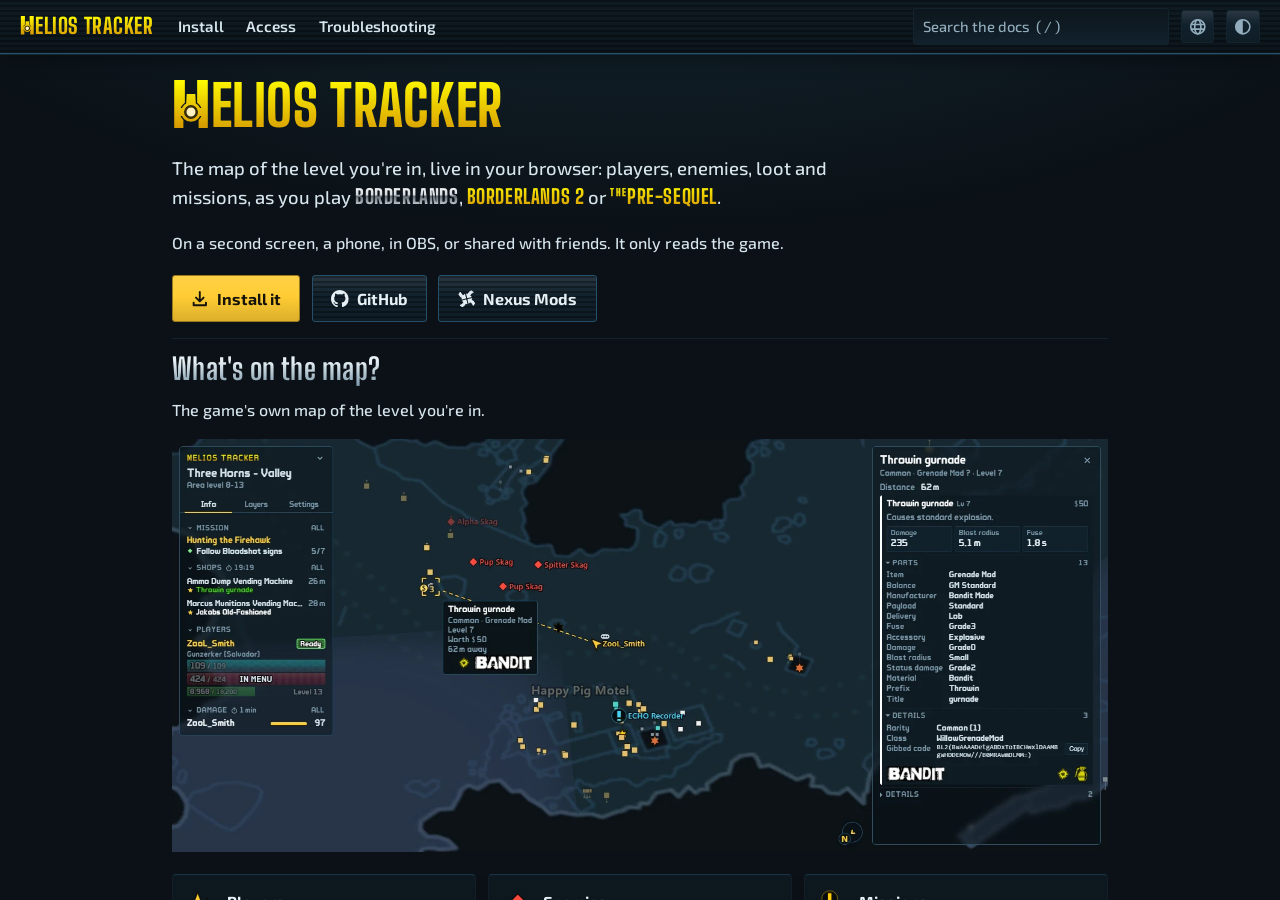
==== commit 1b2e4696: "Home: the features in depth. The map first (a screenshot, its legend folded to the most important ca" ====
--- a/index.html
+++ b/index.html
@@ -21,7 +21,7 @@
 <link rel="icon" href="assets/img/favicon-192.png" sizes="192x192">
 <link rel="canonical" href="https://helios-tracker.zoolsmith.com/">
 <!-- the site's name in search results (Google's site names) -->
-<script type="application/ld+json">{"@context": "https://schema.org", "@type": "WebSite", "name": "Helios Tracker", "url": "https://helios-tracker.zoolsmith.com/"}</script>
+<script type="application/ld+json">{"@context": "https://schema.org", "@type": "WebSite", "name": "Helios Tracker", "url": "https://helios-tracker.zoolsmith.com/", "author": {"@type": "Person", "name": "ZooL Smith", "url": "https://www.zoolsmith.com/", "sameAs": ["https://x.com/ZooL_Smith", "https://github.com/ZooLSmith"]}}</script>
 <link rel="stylesheet" href="assets/css/site.css">
 <script>document.documentElement.classList.add("js"); try { const t = localStorage.getItem("helios.site.theme"); if (t && t !== "default") document.documentElement.dataset.theme = t; } catch {}</script>
 <script type="module" src="assets/js/site.js"></script>
@@ -47,41 +47,30 @@
       </div>
     </section>
 
-    <!-- The previews: screenshots of the mod running (assets/img/previews/, WebP), scrolling right to left (site.js
-         initPreviews moves them, a click shows one whole). One figure each: a link to the image around it (its own
-         width and height), its alt a catalog key (index.preview.<name>) - no captions; a tall panel's figure .tall
-         (the strip shows its top). -->
-    <section class="previews" data-i18n-label="index.previews" aria-label="Screenshots">
-      <div class="reel">
-        <figure><a class="shot" href="assets/img/previews/skills.webp"><img src="assets/img/previews/skills.webp" width="1920" height="1080" loading="lazy" decoding="async" data-i18n-alt="index.preview.skills" alt="A player&#x27;s skill tree, and an explosive barrel&#x27;s health on hover"></a></figure>
-        <figure class="tall"><a class="shot" href="assets/img/previews/missions.webp"><img src="assets/img/previews/missions.webp" width="404" height="1080" loading="lazy" decoding="async" data-i18n-alt="index.preview.missions" alt="Best now: the missions worth doing next"></a></figure>
-        <figure><a class="shot" href="assets/img/previews/vending.webp"><img src="assets/img/previews/vending.webp" width="1920" height="1080" loading="lazy" decoding="async" data-i18n-alt="index.preview.vending" alt="A vending machine&#x27;s stock, its item of the day"></a></figure>
-        <figure class="tall"><a class="shot" href="assets/img/previews/layers.webp"><img src="assets/img/previews/layers.webp" width="280" height="1080" loading="lazy" decoding="async" data-i18n-alt="index.preview.layers" alt="The Layers tab: each layer with its own settings"></a></figure>
-      </div>
-    </section>
-
     <div class="doc wide">
-      <h2 id="map" data-i18n="index.map">What's on the map</h2>
-      <p data-i18n="index.mapText">Every kind of marker is a layer you can show, hide or resize.</p>
-      <ul class="legend">
+      <h2 id="map" data-i18n="index.map">What's on the map?</h2>
+      <p data-i18n="index.mapText">The game's own map of the level you're in.</p>
+      <a class="shot map-shot" href="assets/img/previews/overview.webp"><img src="assets/img/previews/overview.webp" width="1556" height="687" decoding="async" data-i18n-alt="index.preview.overview" alt="The map of Three Horns - Valley with its markers, the panel on the left and an item&#x27;s card on the right"></a>
+      <!-- folded to its first cards (site.js initLegend): the most important first -->
+      <ul class="legend folded" id="legend">
         <li><svg viewBox="-10 -10 20 20" aria-hidden="true"><path d="M-3.2-8.2 1.3 3.3-3.2.6-7.7 3.3Z" style="fill: var(--m-tracked); stroke: var(--outline); stroke-width: 1"/><path d="M4.2-2.8 8.5 8.4 4.2 5.8-.1 8.4Z" style="fill: var(--m-player); stroke: var(--outline); stroke-width: 1"/></svg>
           <div><b data-i18n="index.players">Players</b><span data-i18n="index.playersText">You in yellow, the others in white.</span></div></li>
         <li><svg viewBox="-10 -10 20 20" aria-hidden="true"><path d="M0-7 7 0 0 7-7 0Z" style="fill: var(--m-enemy); stroke: var(--outline)"/></svg>
           <div><b data-i18n="index.enemies">Enemies</b><span data-i18n="index.enemiesText">With their health. Bosses outlined in gold.</span></div></li>
+        <li><svg viewBox="-10 -10 20 20" aria-hidden="true"><g transform="translate(-3.2 -3.2) scale(.62)"><circle r="10" style="fill: var(--m-halo); stroke: var(--m-giver); stroke-opacity: .5; stroke-width: 1"/><path d="M-2.8-7.5h5.6v10.3h-5.6ZM-2.8 4.2h5.6v3.3h-5.6Z" style="fill: var(--m-giver); stroke: var(--m-ink); stroke-width: 1.2"/></g><g transform="translate(3.6 3.6) scale(.68)"><circle r="7.5" style="fill: none; stroke: var(--m-objective); stroke-width: 1.5; stroke-dasharray: 3 2.4"/><path d="M0-3.5 3.5 0 0 3.5-3.5 0Z" style="fill: var(--m-objective)"/></g></svg>
+          <div><b data-i18n="index.givers">Missions</b><span data-i18n="index.giversText">To pick up or hand in, and your missions' waypoints.</span></div></li>
+        <li><svg viewBox="-10 -10 20 20" aria-hidden="true"><path d="M0-7.5 6.8 5.2-6.8 5.2Z" style="fill: #ffb400; stroke: var(--outline)"/></svg>
+          <div><b data-i18n="index.gear">Gear</b><span data-i18n="index.gearText">In its rarity's color. Hover it for its card.</span></div></li>
+        <li><svg viewBox="-10 -10 20 20" aria-hidden="true"><rect x="-7.02" y="-5.2" width="14.04" height="10.4" style="fill: var(--m-chest); stroke: var(--outline)"/><path d="M-7.02 -1.56H7.02" style="stroke: var(--m-ink)"/><circle cy="-1.56" r="1.14" style="fill: var(--m-ink)"/></svg>
+          <div><b data-i18n="index.chests">Chests and containers</b><span data-i18n="index.chestsText">Click one to see what it can drop.</span></div></li>
+        <li><svg viewBox="-10 -10 20 20" aria-hidden="true"><path transform="translate(-8.4 -8.6) scale(1.4)" d="M3.4 9.2h5.3a2.2 2.2 0 0 0 .1-4.4 3 3 0 0 0-5.6.9 1.8 1.8 0 0 0 .2 3.5Z" style="fill: none; stroke: var(--text); stroke-width: 1; stroke-linejoin: round"/></svg>
+          <div><b data-i18n="index.map.fog">Areas and fog of war</b><span data-i18n="index.map.fogText">The game's area names and fog of war.</span></div></li>
         <li><svg viewBox="-10 -10 20 20" aria-hidden="true"><circle r="6" style="fill: none; stroke: var(--m-npc); stroke-width: 1.8"/></svg>
           <div><b data-i18n="index.npcs">NPCs and allies</b><span data-i18n="index.npcsText">Allies and everyone else, as green rings.</span></div></li>
         <li><svg viewBox="-10 -10 20 20" aria-hidden="true"><rect x="-5.5" y="-5.5" width="11" height="11" style="fill: var(--m-vehicle); stroke: var(--outline)"/></svg>
           <div><b data-i18n="index.vehicles">Vehicles</b><span data-i18n="index.vehiclesText">Yours and the enemies', with their health.</span></div></li>
-        <li><svg viewBox="-10 -10 20 20" aria-hidden="true"><g transform="translate(-3.2 -3.2) scale(.62)"><circle r="10" style="fill: var(--m-halo); stroke: var(--m-giver); stroke-opacity: .5; stroke-width: 1"/><path d="M-2.8-7.5h5.6v10.3h-5.6ZM-2.8 4.2h5.6v3.3h-5.6Z" style="fill: var(--m-giver); stroke: var(--m-ink); stroke-width: 1.2"/></g><g transform="translate(3.6 3.6) scale(.62)"><circle r="10" style="fill: var(--m-halo); stroke: var(--m-turnin); stroke-opacity: .5; stroke-width: 1"/><path d="M-5-7H5V.8H-.6V3.2H-4.2V-1.8H1.8V-4H-1.8V-2.6H-5ZM-4.2 4.6h3.6V7h-3.6Z" style="fill: var(--m-turnin); stroke: var(--m-ink); stroke-width: 1.2; stroke-linejoin: miter"/></g></svg>
-          <div><b data-i18n="index.givers">Missions</b><span data-i18n="index.giversText">A mission to pick up or hand in.</span></div></li>
-        <li><svg viewBox="-10 -10 20 20" aria-hidden="true"><circle r="7.5" style="fill: none; stroke: var(--m-objective); stroke-width: 1.5; stroke-dasharray: 3 2.4"/><path d="M0-3.5 3.5 0 0 3.5-3.5 0Z" style="fill: var(--m-objective)"/></svg>
-          <div><b data-i18n="index.objectives">Objectives</b><span data-i18n="index.objectivesText">Your missions' waypoints.</span></div></li>
-        <li><svg viewBox="-10 -10 20 20" aria-hidden="true"><path d="M0-7.5 6.8 5.2-6.8 5.2Z" style="fill: #ffb400; stroke: var(--outline)"/></svg>
-          <div><b data-i18n="index.gear">Gear</b><span data-i18n="index.gearText">In its rarity's color. Hover it for its card.</span></div></li>
         <li><svg viewBox="-10 -10 20 20" aria-hidden="true"><g transform="translate(-4.1 -3.3) scale(.78)"><circle r="5.5" style="fill: var(--m-eridium); stroke: var(--m-ink); stroke-width: 1.2"/><path d="M2.61-2.23A3.0 3.0 0 1 0 2.61 2.23M-3.2-.75H1.2M-3.2 .95H.9" style="fill: none; stroke: var(--m-ink); stroke-width: 1.15; stroke-linecap: round; stroke-linejoin: round"/></g><g transform="translate(4.1 -3.3) scale(.78)"><circle r="5.5" style="fill: var(--m-moonstone); stroke: var(--m-ink); stroke-width: 1.2"/><path d="M-2.7 2.3V-1.9M-2.7-.4C-2.7-2.2 0-2.2 0-.4V2.3M0-.4C0-2.2 2.7-2.2 2.7-.4V2.3" style="fill: none; stroke: var(--m-ink); stroke-width: 1.15; stroke-linecap: round; stroke-linejoin: round"/></g><g transform="translate(0 3.6) scale(.78)"><circle r="5.5" style="fill: var(--m-cash); stroke: var(--m-ink); stroke-width: 1.2"/><path d="M2.1-2.1C2.1-3.3-2.3-3.5-2.3-1.5-2.3.2 2.3-.2 2.3 1.5 2.3 3.5-2.1 3.3-2.1 2.1M0-4.1V4.1" style="fill: none; stroke: var(--m-ink); stroke-width: 1.15; stroke-linecap: round; stroke-linejoin: round"/></g></svg>
           <div><b data-i18n="index.pickups">Pickups</b><span data-i18n="index.pickupsText">Cash, ammo, health, eridium, mission items.</span></div></li>
-        <li><svg viewBox="-10 -10 20 20" aria-hidden="true"><rect x="-7.02" y="-5.2" width="14.04" height="10.4" style="fill: var(--m-chest); stroke: var(--outline)"/><path d="M-7.02 -1.56H7.02" style="stroke: var(--m-ink)"/><circle cy="-1.56" r="1.14" style="fill: var(--m-ink)"/></svg>
-          <div><b data-i18n="index.chests">Chests and containers</b><span data-i18n="index.chestsText">Click one to see what it can drop.</span></div></li>
         <li><svg viewBox="-10 -10 20 20" aria-hidden="true"><rect x="-4.2" y="-5.8" width="8.4" height="11.6" style="fill: var(--m-slots); stroke: var(--outline)"/><rect x="-2.6" y="-2.6" width="5.2" height="3.5" style="fill: var(--m-ink)"/></svg>
           <div><b data-i18n="index.services">Services</b><span data-i18n="index.servicesText">Vending machines, slot machines and stations.</span></div></li>
         <li><svg viewBox="-10 -10 20 20" aria-hidden="true"><g transform="translate(-3.6 -3.4) scale(.82)"><polygon points="0.00,-7.50 1.90,-3.29 6.50,-3.75 3.29,0.00 6.50,3.75 1.90,3.29 0.00,7.50 -1.90,3.29 -6.50,3.75 -3.29,0.00 -6.50,-3.75 -1.90,-3.29" style="fill: var(--m-explosive); stroke: var(--m-ink); stroke-width: 1.2; stroke-linejoin: round"/></g><g transform="translate(3.9 3.9) scale(.66)"><path d="M0-9 9 0 0 9-9 0Z" style="fill: var(--m-oxygen); stroke: var(--m-ink); stroke-width: 1.2"/><circle cx="-1.4" cy=".2" r="2.5" style="fill: none; stroke: #fff; stroke-width: 1.3; stroke-linecap: round; stroke-linejoin: round"/><path d="M2.2 1.3C2.3.4 4 .4 4 1.3 4 2 2.3 3 2.2 3.6H4.1" style="fill: none; stroke: #fff; stroke-width: 1.1; stroke-linecap: round; stroke-linejoin: round"/></g></svg>
@@ -89,22 +78,74 @@
         <li><svg viewBox="-10 -10 20 20" aria-hidden="true"><g transform="scale(1.3) translate(-6 -6)"><circle cx="6" cy="6" r="4.6" style="fill: none; stroke: var(--m-vault); stroke-width: 1.5"/><path d="M2.92 9.42 6 3.93 9.08 9.42" style="fill: none; stroke: var(--m-vault); stroke-width: 1.5; stroke-linejoin: round"/></g></svg>
           <div><b data-i18n="index.vault">Vault symbols</b><span data-i18n="index.vaultText">The level's hidden Vault symbols, to find and click.</span></div></li>
       </ul>
-      <p data-i18n="index.hover">Hover a marker for its name, health and distance; click it for more.</p>
+      <button class="legend-toggle" type="button" aria-controls="legend" aria-expanded="false"><span class="more" data-i18n="index.map.legendMore">Show all</span><span class="less" data-i18n="index.map.legendLess">Show fewer</span></button>
+      <ul class="points map-points">
+        <li><b data-i18n="index.map.markers">Markers</b><span data-i18n="index.map.markersText">Hover a marker on the map for its name, health and distance; click it for more.</span></li>
+        <li><b data-i18n="index.map.layers">Layers</b><span data-i18n="index.map.layersText">Every kind of marker is a layer you can show, hide or resize.</span></li>
+        <li><b data-i18n="index.map.tilt">Tilt and turn</b><span data-i18n="index.map.tiltText">Tilt the map to see heights (two fingers up or down on a touch screen), turn it any way.</span></li>
+      </ul>
 
       <h2 id="more" data-i18n="index.more">More than a map</h2>
-      <ul class="cards">
-        <li><svg class="icon" viewBox="0 0 12 12" aria-hidden="true"><circle cx="6" cy="4" r="2" fill="none" stroke="currentColor" stroke-width="1.1" stroke-linecap="round" stroke-linejoin="round"/><path d="M2.5 10.5a3.5 3.5 0 0 1 7 0" fill="none" stroke="currentColor" stroke-width="1.1" stroke-linecap="round" stroke-linejoin="round"/></svg><div><b data-i18n="index.more.inspector">Player inspector</b><span data-i18n="index.more.inspectorText">Every player's gear and skill trees, as the game's item cards.</span></div></li>
-        <li><svg class="icon" viewBox="0 0 12 12" aria-hidden="true"><path d="M4 3.2 1.6 6 4 8.8M8 3.2 10.4 6 8 8.8M6.8 2.4 5.2 9.6" fill="none" stroke="currentColor" stroke-width="1.1" stroke-linecap="round" stroke-linejoin="round"/></svg><div><b data-i18n="index.more.gibbed">Gibbed codes</b><span data-i18n="index.more.gibbedText">Copy an item's code for Gibbed's save editors.</span></div></li>
-        <li><svg class="icon" viewBox="0 0 12 12" aria-hidden="true"><path d="M4.6 3h5.6M4.6 6h5.6M4.6 9h5.6" fill="none" stroke="currentColor" stroke-width="1.1" stroke-linecap="round" stroke-linejoin="round"/><path d="M1.9 3h.01M1.9 6h.01M1.9 9h.01" fill="none" stroke="currentColor" stroke-width="1.1" stroke-linecap="round" stroke-linejoin="round" stroke-width="1.6"/></svg><div><b data-i18n="index.more.missions">Mission log</b><span data-i18n="index.more.missionsText">Every mission, in story order or by area, with its rewards.</span></div></li>
-        <li><svg class="icon" viewBox="0 0 12 12" aria-hidden="true"><path d="M6 1.4 7.35 4.2l3.05.35-2.25 2.1.6 3L6 8.15 3.25 9.65l.6-3L1.6 4.55l3.05-.35Z" fill="none" stroke="currentColor" stroke-width="1.1" stroke-linecap="round" stroke-linejoin="round"/></svg><div><b data-i18n="index.more.best">Best now</b><span data-i18n="index.more.bestText">The best missions to do now, by XP or cash.</span></div></li>
-        <li><svg class="icon" viewBox="0 0 12 12" aria-hidden="true"><rect x="2.4" y="1.2" width="7.2" height="9.6" rx=".6" fill="none" stroke="currentColor" stroke-width="1.1" stroke-linecap="round" stroke-linejoin="round"/><rect x="3.8" y="2.7" width="4.4" height="3.4" fill="none" stroke="currentColor" stroke-width="1.1" stroke-linecap="round" stroke-linejoin="round"/><path d="M4 8.4h1.8M8 8.4h.01" fill="none" stroke="currentColor" stroke-width="1.1" stroke-linecap="round" stroke-linejoin="round"/></svg><div><b data-i18n="index.more.shops">Vending machines</b><span data-i18n="index.more.shopsText">Stock, prices and restock timer.</span></div></li>
-        <li><svg class="icon" viewBox="0 0 12 12" aria-hidden="true"><path d="M6.8 1.2 2.6 6.9h3.2L5.2 10.8l4.2-5.7H6.2Z" fill="none" stroke="currentColor" stroke-width="1.1" stroke-linecap="round" stroke-linejoin="round"/></svg><div><b data-i18n="index.more.skills">Skills</b><span data-i18n="index.more.skillsText">Action skills and their cooldowns.</span></div></li>
-        <li><svg class="icon" viewBox="0 0 12 12" aria-hidden="true"><path d="M3.4 9.2h5.3a2.2 2.2 0 0 0 .1-4.4 3 3 0 0 0-5.6.9 1.8 1.8 0 0 0 .2 3.5Z" fill="none" stroke="currentColor" stroke-width="1.1" stroke-linecap="round" stroke-linejoin="round"/></svg><div><b data-i18n="index.more.fog">Areas and fog of war</b><span data-i18n="index.more.fogText">The game's area names and fog of war.</span></div></li>
-        <li><svg class="icon" viewBox="0 0 12 12" aria-hidden="true"><circle cx="6" cy="6" r="4.8" fill="none" stroke="currentColor" stroke-width="1.1" stroke-linecap="round" stroke-linejoin="round"/><path d="M6 2.6 7.3 6 6 9.4 4.7 6Z" fill="none" stroke="currentColor" stroke-width="1.1" stroke-linecap="round" stroke-linejoin="round"/></svg><div><b data-i18n="index.more.tilt">Tilt and turn</b><span data-i18n="index.more.tiltText">Tilt the map to see heights (two fingers up or down on a touch screen), turn it any way.</span></div></li>
+      <!-- The features: a screenshot (a link to it whole: site.js initShots) and its text - a title, a line, its
+           points; .flip: the screenshot on the right, .tall: a panel's, .noshot: none yet (site.css) -->
+      <div class="features">
+        <section class="feature noshot" id="damage-log">
+          <div class="feature-text">
+            <h3 data-i18n="index.more.damage">Damage log</h3>
+            <p data-i18n="index.more.damageText">Every hit, kill and heal in a fight, yours and your co-op partners'.</p>
+            <ul class="points">
+              <li><b data-i18n="index.more.damage.realtime">Realtime</b><span data-i18n="index.more.damage.realtimeText">The enemies being fought, each health bar split by who took it off.</span></li>
+              <li><b data-i18n="index.more.damage.recap">Recap</b><span data-i18n="index.more.damage.recapText">Damage dealt, kills, slag and healing, per player and per weapon.</span></li>
+              <li><b data-i18n="index.more.damage.log">Log</b><span data-i18n="index.more.damage.logText">Every hit, with its weapon, element and crit.</span></li>
+            </ul>
+          </div>
+        </section>
+        <section class="feature panel flip" id="inspector">
+          <a class="shot" href="assets/img/previews/skills.webp"><img src="assets/img/previews/skills.webp" width="589" height="945" loading="lazy" decoding="async" data-i18n-alt="index.preview.skills" alt="A player&#x27;s skill tree, with a skill&#x27;s tooltip"></a>
+          <div class="feature-text">
+            <h3 data-i18n="index.more.inspector">Player inspector</h3>
+            <p data-i18n="index.more.inspectorText">Every player's gear and skill trees, as the game's item cards.</p>
+            <ul class="points">
+              <li><b data-i18n="index.more.inspector.info">Info</b><span data-i18n="index.more.inspector.infoText">Health, shield and the rest, their action skill and its cooldown, and the effects on them.</span></li>
+              <li><b data-i18n="index.more.inspector.gear">Gear and backpack</b><span data-i18n="index.more.inspector.gearText">Each item as its card, with its stats and parts. Other players' backpacks: the game doesn't send them.</span></li>
+              <li><b data-i18n="index.more.skills">Skills</b><span data-i18n="index.more.skillsText">Their trees with each skill's rank, the points gear adds, and every bonus added up.</span></li>
+              <li><b data-i18n="index.more.gibbed">Gibbed codes</b><span data-i18n="index.more.gibbedText">Copy an item's code for Gibbed's save editors.</span></li>
+            </ul>
+          </div>
+        </section>
+        <section class="feature tall" id="missions">
+          <a class="shot" href="assets/img/previews/missions.webp"><img src="assets/img/previews/missions.webp" width="404" height="871" loading="lazy" decoding="async" data-i18n-alt="index.preview.missions" alt="Best now: the missions worth doing next"></a>
+          <div class="feature-text">
+            <h3 data-i18n="index.more.missions">Mission log</h3>
+            <p data-i18n="index.more.missionsText">Every mission, in story order or by area, with its rewards.</p>
+            <ul class="points">
+              <li><b data-i18n="index.more.best">Best now</b><span data-i18n="index.more.bestText">What to do next, sorted by XP, cash, both, quick wins or finish first, and the way there.</span></li>
+              <li><b data-i18n="index.more.missions.mission">Each mission</b><span data-i18n="index.more.missions.missionText">Who gives it and where, who to turn it in to, and the objective it waits on.</span></li>
+              <li><b data-i18n="index.more.missions.level">Its level</b><span data-i18n="index.more.missions.levelText">Fixed when you pick it up: you see which ones fall behind your level and give less XP.</span></li>
+              <li><b data-i18n="index.more.missions.state">Done or not</b><span data-i18n="index.more.missions.stateText">Done, active, ready to turn in, available or locked, and a search across missions, areas and givers.</span></li>
+            </ul>
+          </div>
+        </section>
+        <section class="feature panel flip" id="vending">
+          <a class="shot" href="assets/img/previews/vending.webp"><img src="assets/img/previews/vending.webp" width="728" height="948" loading="lazy" decoding="async" data-i18n-alt="index.preview.vending" alt="A vending machine&#x27;s stock, its item of the day"></a>
+          <div class="feature-text">
+            <h3 data-i18n="index.more.shops">Vending machines</h3>
+            <p data-i18n="index.more.shopsText">Stock, prices and restock timer.</p>
+            <ul class="points">
+              <li><b data-i18n="index.more.shops.featured">Item of the day</b><span data-i18n="index.more.shops.featuredText">Its full card: stats, parts and Gibbed code, and the time until it changes.</span></li>
+              <li><b data-i18n="index.more.shops.stock">For sale</b><span data-i18n="index.more.shops.stockText">Each item with its level, price and card, for every machine nearby.</span></li>
+              <li><b data-i18n="index.more.shops.contents">Can contain</b><span data-i18n="index.more.shops.contentsText">The odds of what a machine can stock, worked out from the game's loot data. Chests and containers too.</span></li>
+            </ul>
+          </div>
+        </section>
+      </div>
+
+      <h2 id="also" data-i18n="index.also">And also</h2>
+      <ul class="cards small">
         <li><svg class="icon" viewBox="0 0 12 12" aria-hidden="true"><circle cx="6" cy="6" r="4.8" fill="none" stroke="currentColor" stroke-width="1.1" stroke-linecap="round" stroke-linejoin="round"/><path d="M6 1.2a4.8 4.8 0 0 0 0 9.6Z" fill="currentColor"/></svg><div><b data-i18n="index.more.themes">Themes</b><span data-i18n="index.more.themesText">Five color themes, the map tinted to match.</span></div></li>
         <li><svg class="icon" viewBox="0 0 12 12" aria-hidden="true"><circle cx="4.3" cy="4.1" r="1.6" fill="none" stroke="currentColor" stroke-width="1.1" stroke-linecap="round" stroke-linejoin="round"/><path d="M1.4 10.2a2.9 2.9 0 0 1 5.8 0" fill="none" stroke="currentColor" stroke-width="1.1" stroke-linecap="round" stroke-linejoin="round"/><circle cx="8.5" cy="4.6" r="1.3" fill="none" stroke="currentColor" stroke-width="1.1" stroke-linecap="round" stroke-linejoin="round"/><path d="M7.9 7.5a2.4 2.4 0 0 1 2.9 2.7" fill="none" stroke="currentColor" stroke-width="1.1" stroke-linecap="round" stroke-linejoin="round"/></svg><div><b data-i18n="index.more.coop">Co-op</b><span data-i18n="index.more.coopText">Only one player needs it (<a href="install#coop">best on the host</a>).</span></div></li>
-        <li><svg class="icon" viewBox="0 0 12 12" aria-hidden="true"><circle cx="6" cy="6" r="4.8" fill="none" stroke="currentColor" stroke-width="1.1" stroke-linecap="round" stroke-linejoin="round"/><ellipse cx="6" cy="6" rx="2.1" ry="4.8" fill="none" stroke="currentColor" stroke-width="1.1" stroke-linecap="round" stroke-linejoin="round"/><path d="M1.4 4.4h9.2M1.4 7.6h9.2" fill="none" stroke="currentColor" stroke-width="1.1" stroke-linecap="round" stroke-linejoin="round"/></svg><div><b data-i18n="index.more.language">Your language</b><span data-i18n="index.more.languageText">The page in nine languages; game names and the mod's options in the game's language.</span></div></li>
-        <li><svg class="icon" viewBox="0 0 12 12" aria-hidden="true"><path d="M10.2 6.4A4.2 4.2 0 1 1 9.1 3.1" fill="none" stroke="currentColor" stroke-width="1.1" stroke-linecap="round" stroke-linejoin="round"/><path d="M9.6 1.2v2.4H7.2" fill="none" stroke="currentColor" stroke-width="1.1" stroke-linecap="round" stroke-linejoin="round"/></svg><div><b data-i18n="index.more.updates">Updates</b><span data-i18n="index.more.updatesText">From the mod's options, in game: no restart, automatic if you want.</span></div></li>
+        <li><svg class="icon" viewBox="0 0 12 12" aria-hidden="true"><circle cx="6" cy="6" r="4.8" fill="none" stroke="currentColor" stroke-width="1.1" stroke-linecap="round" stroke-linejoin="round"/><ellipse cx="6" cy="6" rx="2.1" ry="4.8" fill="none" stroke="currentColor" stroke-width="1.1" stroke-linecap="round" stroke-linejoin="round"/><path d="M1.4 4.4h9.2M1.4 7.6h9.2" fill="none" stroke="currentColor" stroke-width="1.1" stroke-linecap="round" stroke-linejoin="round"/></svg><div><b data-i18n="index.more.language">Your language</b><span data-i18n="index.more.languageText">The page in nine languages, names as in your game.</span></div></li>
+        <li><svg class="icon" viewBox="0 0 12 12" aria-hidden="true"><path d="M10.2 6.4A4.2 4.2 0 1 1 9.1 3.1" fill="none" stroke="currentColor" stroke-width="1.1" stroke-linecap="round" stroke-linejoin="round"/><path d="M9.6 1.2v2.4H7.2" fill="none" stroke="currentColor" stroke-width="1.1" stroke-linecap="round" stroke-linejoin="round"/></svg><div><b data-i18n="index.more.updates">Updates</b><span data-i18n="index.more.updatesText">In game, without a restart.</span></div></li>
       </ul>
 
       <h2 id="where" data-i18n="index.where">Where to view it</h2>
@@ -133,7 +174,7 @@
 <footer class="foot">
   <div>
     <p data-i18n="foot.legal">Helios Tracker is a fan-made mod, not made or endorsed by Gearbox Software or 2K. Borderlands and its names belong to them.</p>
-    <p class="social"><a href="https://x.com/ZooL_Smith"><svg class="icon" viewBox="0 0 24 24" aria-hidden="true"><path fill="currentColor" d="M18.9 1.2h3.7l-8 9.1 9.4 12.5h-7.4l-5.8-7.6-6.6 7.6H.5l8.6-9.8L0 1.2h7.6l5.2 6.9 6.1-6.9Zm-1.3 19.4h2L6.5 3.3H4.3l13.3 17.3Z"/></svg>@ZooL_Smith</a></p>
+    <p class="social"><span data-i18n="foot.by">Made by <a href="https://www.zoolsmith.com">ZooL Smith</a></span><a href="https://x.com/ZooL_Smith" aria-label="X (@ZooL_Smith)"><svg class="icon" viewBox="0 0 24 24" aria-hidden="true"><path fill="currentColor" d="M18.9 1.2h3.7l-8 9.1 9.4 12.5h-7.4l-5.8-7.6-6.6 7.6H.5l8.6-9.8L0 1.2h7.6l5.2 6.9 6.1-6.9Zm-1.3 19.4h2L6.5 3.3H4.3l13.3 17.3Z"/></svg></a></p>
   </div>
 </footer>
 </div>
--- a/assets/css/site.css
+++ b/assets/css/site.css
@@ -374,28 +374,69 @@
   .hero .actions .button.primary { padding-block: .65rem; font-size: 1.05rem; }
 }
 
-/* ---- home: the previews - screenshots drifting right to left, looped, draggable (site.js initPreviews moves the
-   reel: its transform), the edges fading out. None yet: hidden. ---- */
-.previews { margin: 1.6rem 0 .6rem; overflow: hidden; cursor: grab; touch-action: pan-y; user-select: none;
-  -webkit-mask-image: linear-gradient(90deg, transparent, #000 5%, #000 95%, transparent);
-  mask-image: linear-gradient(90deg, transparent, #000 5%, #000 95%, transparent); }
-.previews.dragging { cursor: grabbing; }
-.previews.dragging .shot { cursor: grabbing; }
-.previews:not(:has(figure)) { display: none; }
-.reel { --gap: 1rem; display: flex; gap: var(--gap); width: max-content; padding: .3rem 0 .6rem; will-change: transform; }
-.reel img { -webkit-user-drag: none; }
-/* every shot the same height, its own width (a full screen wide, a panel narrow: its top, .tall) */
-.reel { --shot-h: clamp(12rem, 24vw, 19rem); }
-.reel figure { flex: none; width: calc(var(--shot-h) * 16 / 9); margin: 0; }
-.reel figure.tall { width: calc(var(--shot-h) * .62); }
-.reel .shot { display: block; cursor: zoom-in; border-radius: 4px; }
-.reel img { display: block; width: 100%; height: var(--shot-h); object-fit: cover; object-position: top;
-  border: 1px solid color-mix(in srgb, var(--panel-edge) 70%, var(--bg)); border-radius: 4px;
-  box-shadow: 0 6px 20px rgba(0, 0, 0, .35); background: var(--panel); transition: border-color .15s; }
-.reel .shot:hover img, .reel .shot:focus-visible img { border-color: var(--accent); }
+/* ---- home: the features - a screenshot and its text side by side (.flip: the screenshot on the right; .tall: a
+   panel's screenshot, narrow, its top faded out; .noshot: none yet, the points as cards), one column on a phone.
+   A screenshot: a link to the whole image, opened over the page (site.js initShots) ---- */
+.features { display: grid; gap: 2.2rem; margin: 1.2rem 0 2rem; }
+.feature { display: grid; grid-template-columns: minmax(0, 1.45fr) minmax(0, 1fr); grid-template-areas: "shot text";
+  gap: 1.6rem; align-items: center; margin: 1rem 0 0; }
+.feature.flip { grid-template-columns: minmax(0, 1fr) minmax(0, 1.45fr); grid-template-areas: "text shot"; }
+.feature.tall { grid-template-columns: 13rem minmax(0, 1fr); }
+.feature.tall.flip { grid-template-columns: minmax(0, 1fr) 13rem; }
+/* .panel: a panel cut out on a transparent background, shown whole */
+.feature.panel { grid-template-columns: minmax(0, 20rem) minmax(0, 1fr); }
+.feature.panel.flip { grid-template-columns: minmax(0, 1fr) minmax(0, 20rem); }
+.feature.noshot { grid-template-columns: minmax(0, 1fr); grid-template-areas: "text"; }
+.shot { grid-area: shot; display: block; cursor: zoom-in; transition: filter .15s; }
+.shot:hover, .shot:focus-visible { filter: brightness(1.12); }
+.shot img { width: 100%; height: auto; }
+.feature.tall .shot { max-height: 24rem; overflow: hidden;
+  -webkit-mask-image: linear-gradient(#000 72%, transparent); mask-image: linear-gradient(#000 72%, transparent); }
+.feature-text { grid-area: text; min-width: 0; }
+.feature-text > :last-child { margin-bottom: 0; }
+.feature h3 { margin: 0 0 .5rem; font: 700 1.7rem/1.05 var(--font-head); letter-spacing: .01em; }
+.points { list-style: none; padding: 0; margin: .8rem 0 1rem; display: grid; gap: .45rem; }
+.points li { margin: 0; padding-left: 1rem; position: relative; font-size: .93rem; line-height: 1.45; color: var(--dim); }
+.points li::before { content: ""; position: absolute; left: 0; top: .5em; width: .4rem; height: .4rem;
+  background: var(--accent); transform: rotate(45deg); }
+.points b { margin-right: .3rem; color: var(--text-bright); }
+/* no screenshot: the points side by side, as the cards below */
+.feature.noshot .points { grid-template-columns: repeat(auto-fill, minmax(15rem, 1fr)); gap: .75rem; }
+.feature.noshot .points li { padding: .8rem 1rem .85rem; border-radius: 4px;
+  background: linear-gradient(color-mix(in srgb, var(--tint) 11%, var(--bg)), color-mix(in srgb, var(--tint) 4%, var(--bg)));
+  border: 1px solid color-mix(in srgb, var(--divider) 70%, transparent);
+  border-top: 1px solid color-mix(in srgb, var(--panel-edge) 55%, var(--bg)); }
+.feature.noshot .points li::before { display: none; }
+.feature.noshot .points b { display: block; margin: 0 0 .2rem; }
+@media (max-width: 44rem) {
+  .feature, .feature.flip, .feature.tall, .feature.tall.flip, .feature.panel, .feature.panel.flip { grid-template-columns: minmax(0, 1fr); grid-template-areas: "shot" "text"; gap: .9rem; }
+  .feature.noshot { grid-template-areas: "text"; }
+  .feature.tall .shot { max-height: 16rem; }
+}
+
+/* the legend: folded to its first cards (the most important), the rest fading under them - a button unfolds it.
+   Without JavaScript: all of it, no button */
+.legend-toggle { display: none; }
+.js .legend-toggle { display: flex; align-items: center; gap: .45rem; width: fit-content; margin: -.5rem auto 1.4rem;
+  padding: .2rem .4rem; font: 600 .92rem var(--font-body); color: var(--link); background: none; border: 0; cursor: pointer; }
+.js .legend-toggle:hover { color: var(--text-bright); text-decoration: underline; text-underline-offset: .18em; }
+.legend-toggle::after { content: ""; width: .42rem; height: .42rem; border: solid currentColor; border-width: 0 1.5px 1.5px 0;
+  transform: translateY(-.15rem) rotate(45deg); transition: transform .15s; }
+.legend-toggle[aria-expanded="true"]::after { transform: translateY(.1rem) rotate(-135deg); }
+.legend-toggle[aria-expanded="true"] .more, .legend-toggle[aria-expanded="false"] .less { display: none; }
+.js .legend.folded { max-height: 12.5rem; overflow: hidden;
+  -webkit-mask-image: linear-gradient(#000 62%, transparent); mask-image: linear-gradient(#000 62%, transparent); }
+
+/* the map's section: the page whole, its points two by two under the legend */
+.map-shot { margin: 1rem 0 1.4rem; }
+.map-points { grid-template-columns: repeat(auto-fill, minmax(18rem, 1fr)); gap: .5rem 1.6rem; margin-bottom: 1.6rem; }
+
+/* the small features: the same cards */
+.cards.small { grid-template-columns: repeat(auto-fill, minmax(13rem, 1fr)); }
+
 /* the whole screenshot, over the page */
-.shot-view { max-width: min(96vw, 1920px); max-height: 94vh; padding: 0; border: 1px solid var(--panel-edge);
-  border-radius: 4px; background: var(--bg); box-shadow: 0 20px 60px rgba(0, 0, 0, .6); overflow: auto; cursor: zoom-out; }
+.shot-view { max-width: min(96vw, 1920px); max-height: 94vh; padding: 0; border: 0;
+  background: transparent; overflow: auto; cursor: zoom-out; }
 .shot-view::backdrop { background: rgba(0, 0, 0, .75); }
 .shot-view img { display: block; max-width: 100%; height: auto; }
 /* a portrait phone: a landscape screenshot (16:9) a quarter turn, filling the screen - read with the phone turned
@@ -506,6 +547,7 @@
 .foot { padding: 0 1.25rem; font-size: .85rem; color: var(--dim); }
 .foot > div { max-width: 76rem; margin: 0 auto; padding: 1rem 0; border-top: 1px solid var(--divider); display: flex; flex-wrap: wrap; gap: .5rem 2rem; justify-content: center; text-align: center; }
 .foot p { margin: 0; }
+.foot .social { display: flex; flex-wrap: wrap; gap: .4rem .7rem; align-items: center; }
 .foot .social a { display: inline-flex; align-items: center; gap: .4rem; color: var(--dim); text-decoration: none; }
 .foot .social a:hover, .foot .social a:focus-visible { color: var(--accent); }
 .foot .social .icon { width: .9rem; height: .9rem; }
